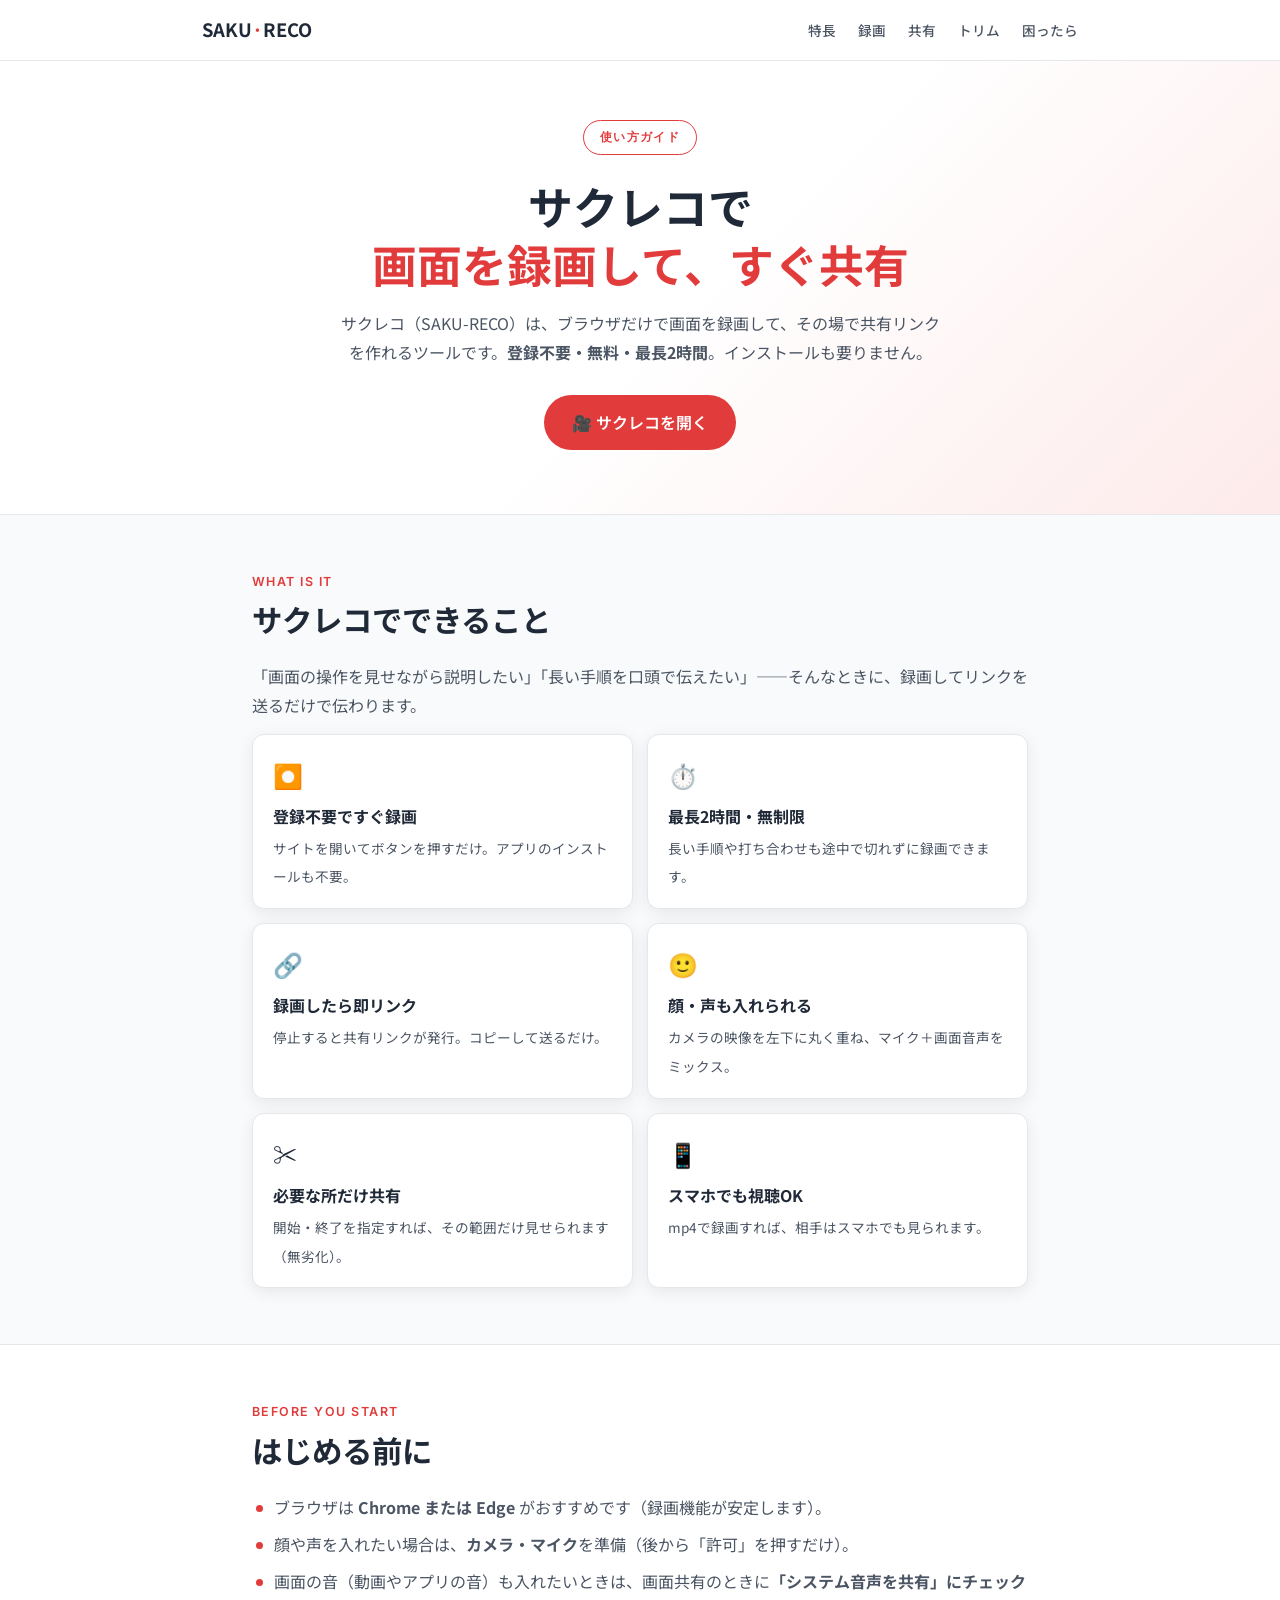
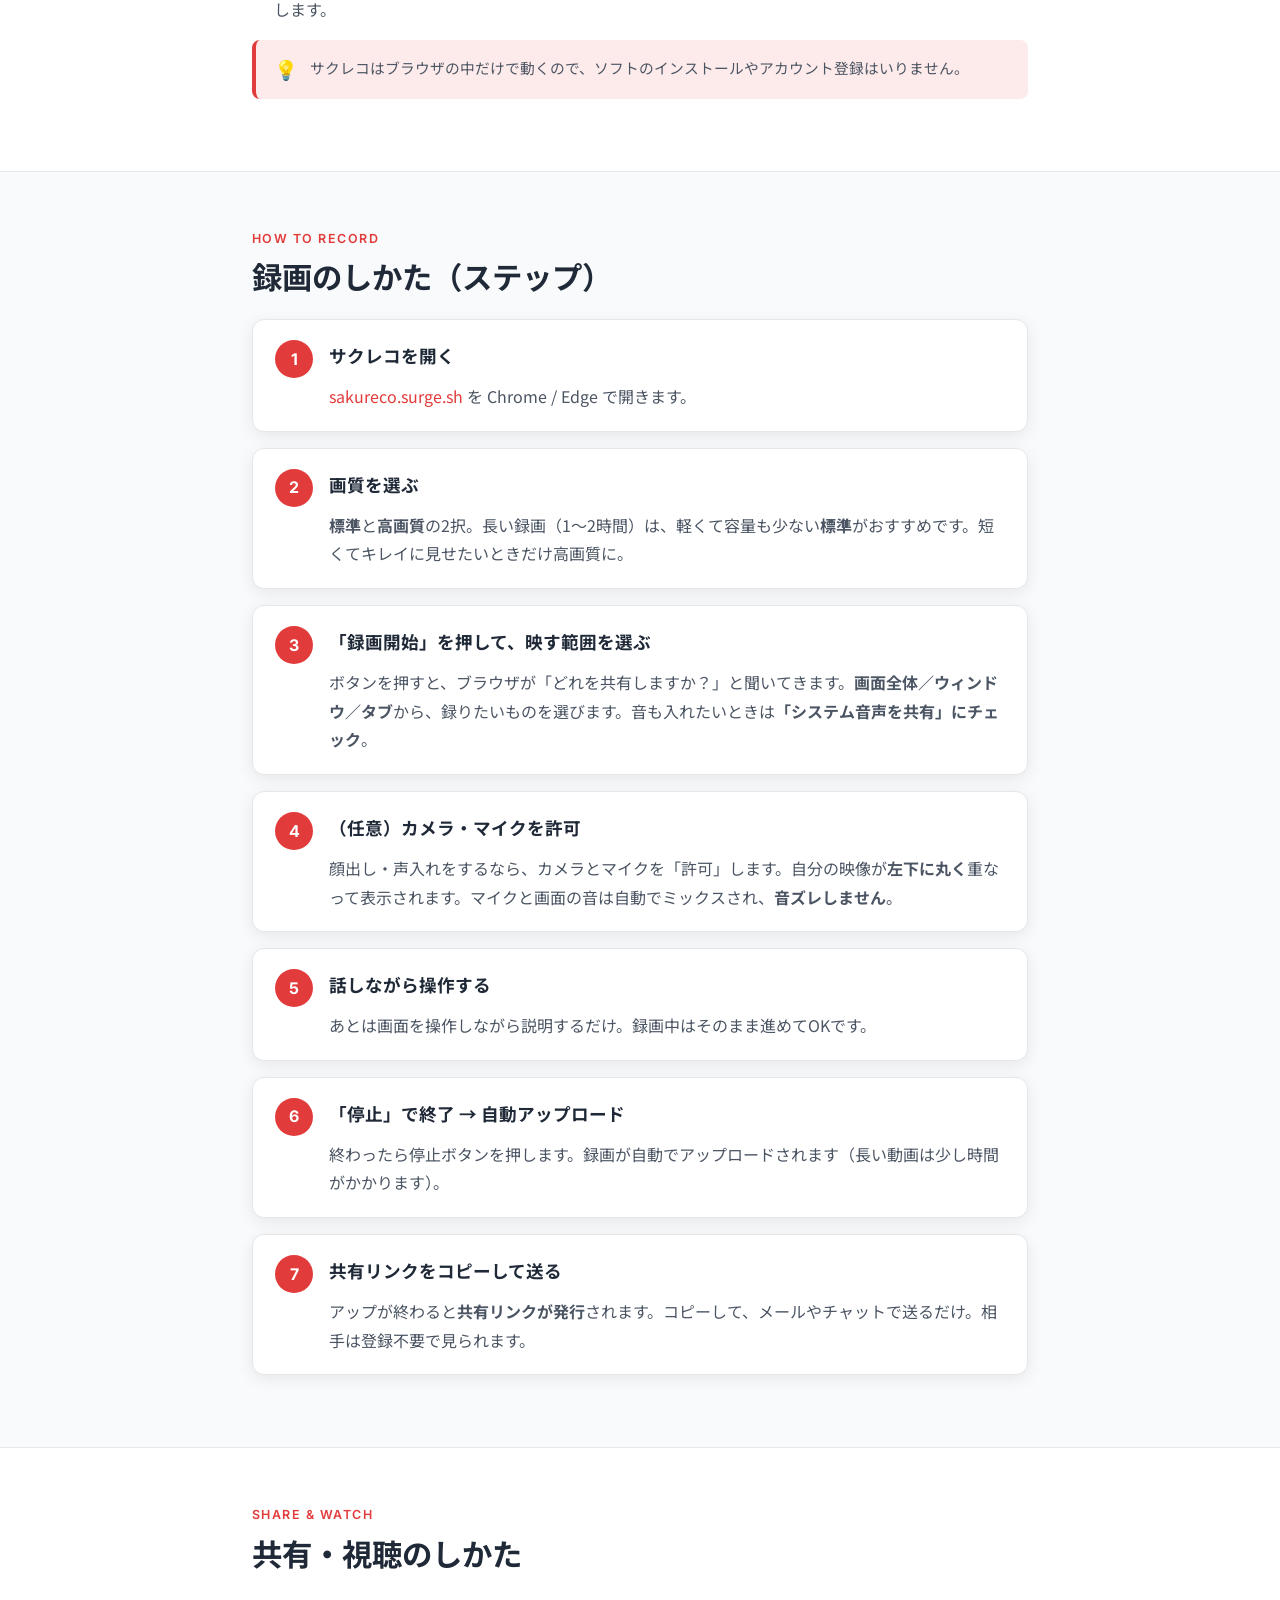
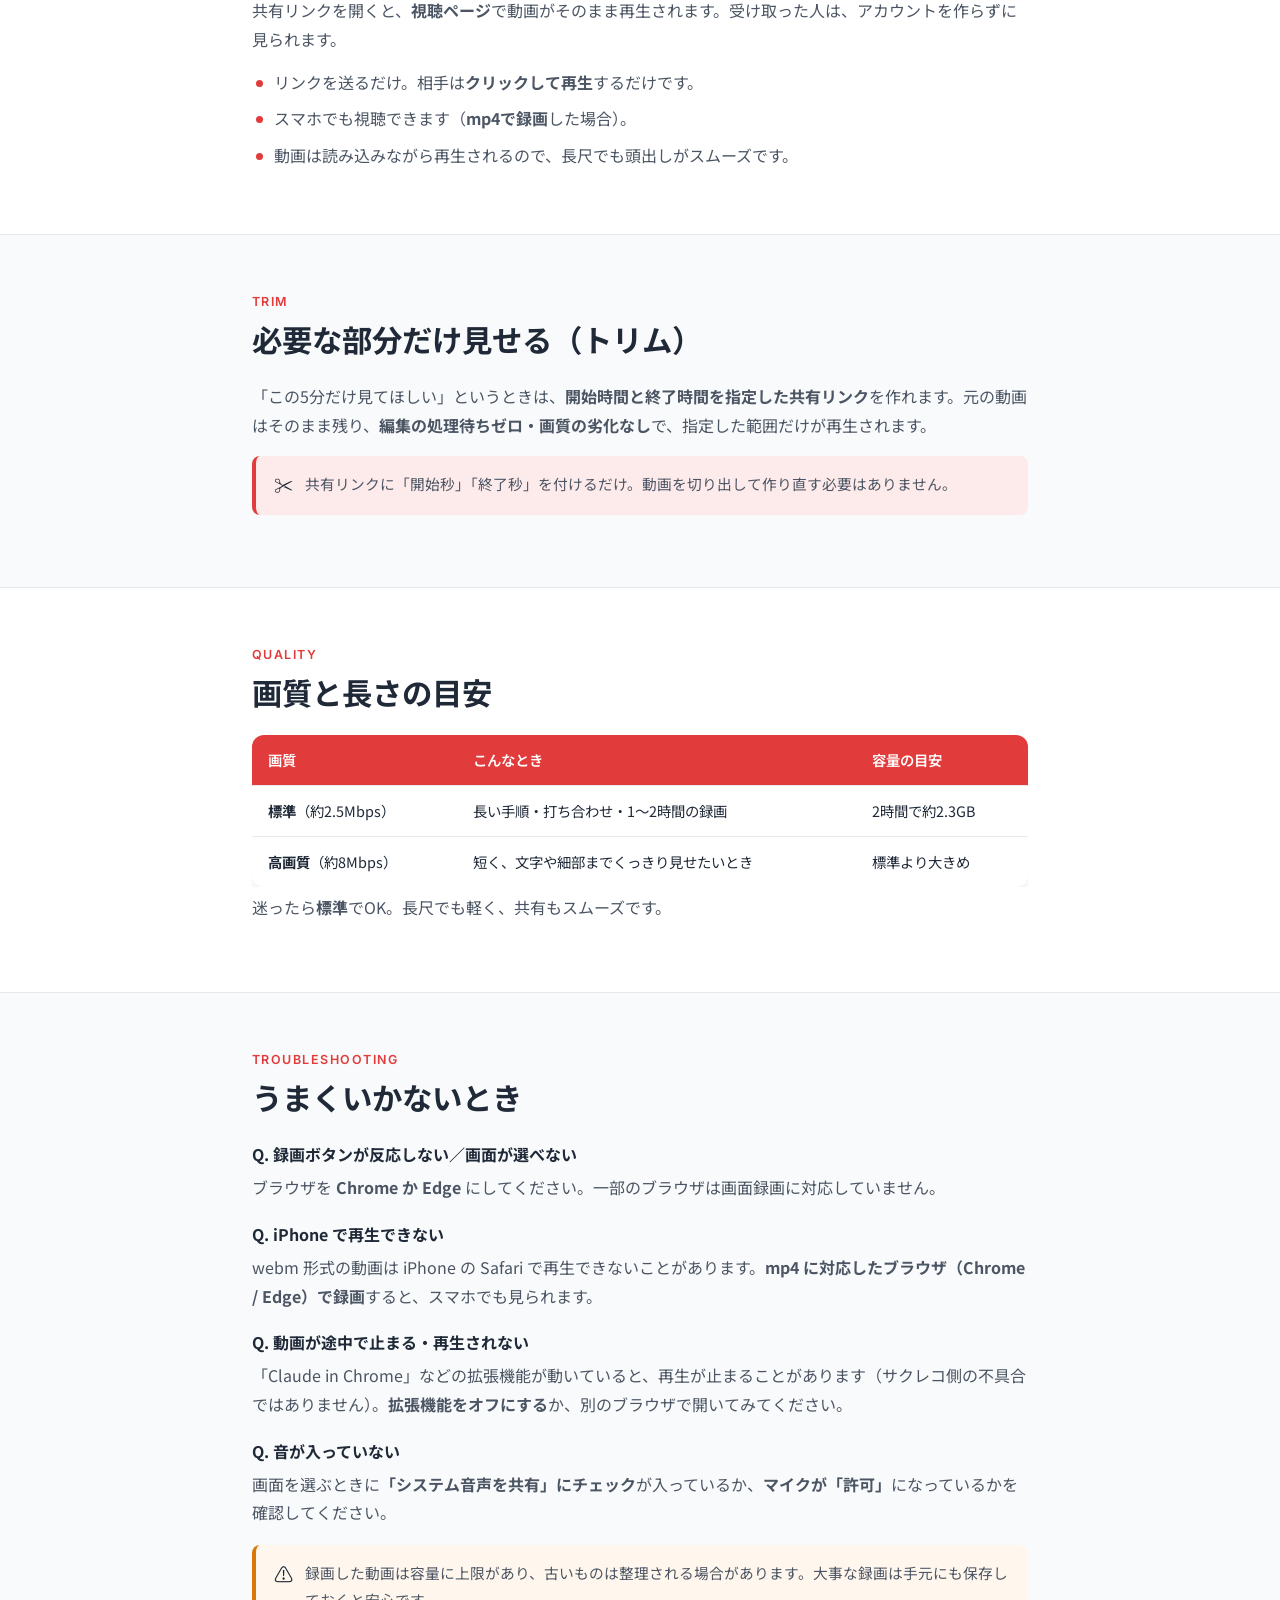
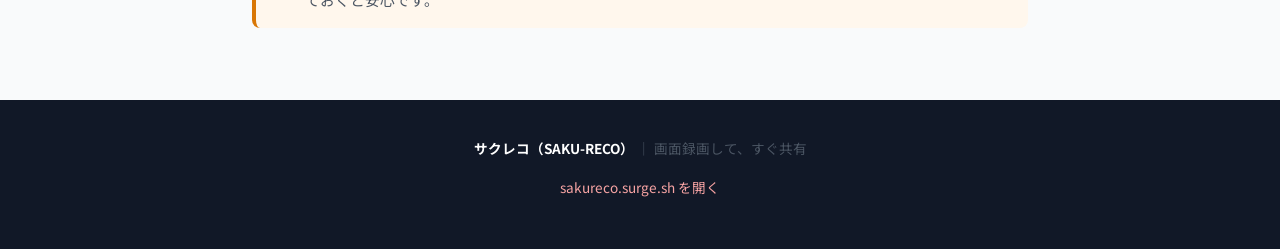
==== sakureco-guide/index.html @ 9d17fcca "サクレコ（画面録画ツール）の使い方ページを追加 - sakureco-guide/index.html: 1ファイル完結の使い方ガイド   （登録不要・最長2時間・カメラ丸ワイプ・音声ミックス・mp4" ====
<!DOCTYPE html>
<html lang="ja">
<head>
  <meta charset="UTF-8" />
  <meta name="viewport" content="width=device-width, initial-scale=1.0" />
  <title>サクレコの使い方｜画面録画して即共有</title>
  <meta name="description" content="サクレコ（SAKU-RECO）の使い方ガイド。登録不要・無料・最長2時間。画面を録画して、すぐに共有リンクを送れる画面録画ツールの操作方法を初心者向けに説明します。" />
  <link rel="preconnect" href="https://fonts.googleapis.com" />
  <link rel="preconnect" href="https://fonts.gstatic.com" crossorigin />
  <link href="https://fonts.googleapis.com/css2?family=Noto+Sans+JP:wght@400;500;700&family=Inter:wght@600;700&display=swap" rel="stylesheet" />
  <style>
    *,*::before,*::after{box-sizing:border-box;margin:0;padding:0}
    :root{
      --red:#e23b3b; --red-dark:#c52f2f; --red-light:#fdeaea;
      --ink:#1f2937; --ink-soft:#4b5563; --mute:#9ca3af;
      --line:#e5e7eb; --bg:#ffffff; --bg-soft:#f9fafb;
      --code:#0f172a;
      --jp:'Noto Sans JP',sans-serif; --en:'Inter',sans-serif;
      --shadow:0 4px 16px rgba(0,0,0,.08);
    }
    html{scroll-behavior:smooth}
    body{font-family:var(--jp);color:var(--ink);background:var(--bg);line-height:1.8;-webkit-font-smoothing:antialiased}
    a{color:var(--red);text-decoration:none}
    a:hover{text-decoration:underline}
    ul,ol{list-style:none}
    .wrap{max-width:820px;margin:0 auto;padding:0 22px}
    /* header */
    header{position:fixed;inset:0 0 auto 0;z-index:50;background:rgba(255,255,255,.92);backdrop-filter:blur(10px);border-bottom:1px solid var(--line)}
    .nav{max-width:920px;margin:0 auto;padding:0 22px;height:60px;display:flex;align-items:center;justify-content:space-between}
    .logo{font-weight:700;font-size:1.15rem;color:var(--ink)}
    .logo .dot{color:var(--red)}
    .nav-links{display:flex;gap:22px}
    .nav-links a{font-size:.85rem;font-weight:500;color:var(--ink-soft)}
    .nav-links a:hover{color:var(--red);text-decoration:none}
    @media(max-width:680px){.nav-links{display:none}}
    /* hero */
    .hero{padding:120px 0 64px;background:linear-gradient(135deg,#fff 55%,var(--red-light) 100%);text-align:center}
    .badge{display:inline-block;font-family:var(--en);font-size:.72rem;font-weight:600;letter-spacing:.12em;text-transform:uppercase;color:var(--red);background:#fff;border:1px solid var(--red);border-radius:50px;padding:6px 16px;margin-bottom:22px}
    .hero h1{font-size:clamp(1.9rem,5vw,2.8rem);font-weight:700;line-height:1.3;margin-bottom:16px}
    .hero h1 span{color:var(--red)}
    .hero p{color:var(--ink-soft);max-width:600px;margin:0 auto 28px}
    .cta{display:inline-flex;align-items:center;gap:8px;background:var(--red);color:#fff;font-weight:600;padding:13px 28px;border-radius:50px;transition:.2s}
    .cta:hover{background:var(--red-dark);text-decoration:none;transform:translateY(-2px)}
    /* sections */
    section.block{padding:56px 0;border-top:1px solid var(--line)}
    section.block:nth-of-type(even){background:var(--bg-soft)}
    .label{font-family:var(--en);font-size:.78rem;font-weight:600;letter-spacing:.12em;text-transform:uppercase;color:var(--red);margin-bottom:6px}
    h2{font-size:clamp(1.4rem,4vw,1.9rem);font-weight:700;margin-bottom:22px;line-height:1.35}
    h3{font-size:1.1rem;font-weight:700;margin:26px 0 10px}
    p{margin-bottom:14px;color:var(--ink-soft)}
    .features{display:grid;grid-template-columns:repeat(2,1fr);gap:14px;margin-top:8px}
    @media(max-width:600px){.features{grid-template-columns:1fr}}
    .feat{background:#fff;border:1px solid var(--line);border-radius:12px;padding:18px 20px;box-shadow:var(--shadow)}
    .feat .ic{font-size:1.5rem;margin-bottom:6px}
    .feat b{display:block;color:var(--ink);margin-bottom:2px}
    .feat span{font-size:.85rem;color:var(--ink-soft)}
    ul.dots li{position:relative;padding-left:22px;margin-bottom:8px;color:var(--ink-soft)}
    ul.dots li::before{content:'';position:absolute;left:4px;top:12px;width:7px;height:7px;background:var(--red);border-radius:50%}
    /* steps */
    .step{display:flex;gap:16px;background:#fff;border:1px solid var(--line);border-radius:12px;padding:20px 22px 6px;margin-bottom:16px;box-shadow:var(--shadow)}
    .step .n{flex-shrink:0;width:38px;height:38px;border-radius:50%;background:var(--red);color:#fff;font-family:var(--en);font-weight:700;display:flex;align-items:center;justify-content:center}
    .step .b{flex:1;min-width:0}
    .step .b h3{margin-top:0}
    /* callout */
    .note{display:flex;gap:12px;background:var(--red-light);border-left:4px solid var(--red);border-radius:8px;padding:15px 18px;margin:16px 0}
    .note.warn{background:#fff7ed;border-left-color:#d97706}
    .note .ic{font-size:1.2rem;line-height:1.5}
    .note p{margin:0;font-size:.92rem;color:var(--ink-soft)}
    code{font-family:ui-monospace,Menlo,Consolas,monospace;font-size:.85em;background:var(--red-light);color:var(--red-dark);padding:2px 6px;border-radius:5px}
    /* table */
    .tw{overflow-x:auto;margin:12px 0 6px}
    table{width:100%;border-collapse:collapse;font-size:.9rem;background:#fff;border-radius:12px;overflow:hidden;box-shadow:var(--shadow)}
    th,td{text-align:left;padding:12px 16px;border-bottom:1px solid var(--line);vertical-align:top}
    th{background:var(--red);color:#fff;font-weight:600;white-space:nowrap}
    tr:last-child td{border-bottom:none}
    /* faq */
    .qa{margin-bottom:18px}
    .qa .q{font-weight:700;color:var(--ink);margin-bottom:4px}
    /* footer */
    footer{background:#111827;color:var(--mute);text-align:center;padding:36px 22px;font-size:.85rem}
    footer b{color:#fff}
  </style>
</head>
<body>

  <header>
    <nav class="nav">
      <a href="#top" class="logo">SAKU<span class="dot">·</span>RECO</a>
      <div class="nav-links">
        <a href="#about">特長</a>
        <a href="#record">録画</a>
        <a href="#share">共有</a>
        <a href="#trim">トリム</a>
        <a href="#faq">困ったら</a>
      </div>
    </nav>
  </header>

  <main id="top">

    <!-- HERO -->
    <section class="hero">
      <div class="wrap">
        <span class="badge">使い方ガイド</span>
        <h1>サクレコで<br><span>画面を録画して、すぐ共有</span></h1>
        <p>サクレコ（SAKU-RECO）は、ブラウザだけで画面を録画して、その場で共有リンクを作れるツールです。<strong>登録不要・無料・最長2時間</strong>。インストールも要りません。</p>
        <a href="https://sakureco.surge.sh" target="_blank" rel="noopener" class="cta">🎥 サクレコを開く</a>
      </div>
    </section>

    <!-- ABOUT -->
    <section class="block" id="about">
      <div class="wrap">
        <p class="label">What is it</p>
        <h2>サクレコでできること</h2>
        <p>「画面の操作を見せながら説明したい」「長い手順を口頭で伝えたい」——そんなときに、録画してリンクを送るだけで伝わります。</p>
        <div class="features">
          <div class="feat"><div class="ic">⏺️</div><b>登録不要ですぐ録画</b><span>サイトを開いてボタンを押すだけ。アプリのインストールも不要。</span></div>
          <div class="feat"><div class="ic">⏱️</div><b>最長2時間・無制限</b><span>長い手順や打ち合わせも途中で切れずに録画できます。</span></div>
          <div class="feat"><div class="ic">🔗</div><b>録画したら即リンク</b><span>停止すると共有リンクが発行。コピーして送るだけ。</span></div>
          <div class="feat"><div class="ic">🙂</div><b>顔・声も入れられる</b><span>カメラの映像を左下に丸く重ね、マイク＋画面音声をミックス。</span></div>
          <div class="feat"><div class="ic">✂️</div><b>必要な所だけ共有</b><span>開始・終了を指定すれば、その範囲だけ見せられます（無劣化）。</span></div>
          <div class="feat"><div class="ic">📱</div><b>スマホでも視聴OK</b><span>mp4で録画すれば、相手はスマホでも見られます。</span></div>
        </div>
      </div>
    </section>

    <!-- PREP -->
    <section class="block" id="prep">
      <div class="wrap">
        <p class="label">Before you start</p>
        <h2>はじめる前に</h2>
        <ul class="dots">
          <li>ブラウザは <strong>Chrome または Edge</strong> がおすすめです（録画機能が安定します）。</li>
          <li>顔や声を入れたい場合は、<strong>カメラ・マイク</strong>を準備（後から「許可」を押すだけ）。</li>
          <li>画面の音（動画やアプリの音）も入れたいときは、画面共有のときに<strong>「システム音声を共有」にチェック</strong>します。</li>
        </ul>
        <div class="note">
          <span class="ic">💡</span>
          <p>サクレコはブラウザの中だけで動くので、ソフトのインストールやアカウント登録はいりません。</p>
        </div>
      </div>
    </section>

    <!-- RECORD -->
    <section class="block" id="record">
      <div class="wrap">
        <p class="label">How to record</p>
        <h2>録画のしかた（ステップ）</h2>

        <div class="step"><div class="n">1</div><div class="b">
          <h3>サクレコを開く</h3>
          <p><a href="https://sakureco.surge.sh" target="_blank" rel="noopener">sakureco.surge.sh</a> を Chrome / Edge で開きます。</p>
        </div></div>

        <div class="step"><div class="n">2</div><div class="b">
          <h3>画質を選ぶ</h3>
          <p><strong>標準</strong>と<strong>高画質</strong>の2択。長い録画（1〜2時間）は、軽くて容量も少ない<strong>標準</strong>がおすすめです。短くてキレイに見せたいときだけ高画質に。</p>
        </div></div>

        <div class="step"><div class="n">3</div><div class="b">
          <h3>「録画開始」を押して、映す範囲を選ぶ</h3>
          <p>ボタンを押すと、ブラウザが「どれを共有しますか？」と聞いてきます。<strong>画面全体／ウィンドウ／タブ</strong>から、録りたいものを選びます。音も入れたいときは<strong>「システム音声を共有」にチェック</strong>。</p>
        </div></div>

        <div class="step"><div class="n">4</div><div class="b">
          <h3>（任意）カメラ・マイクを許可</h3>
          <p>顔出し・声入れをするなら、カメラとマイクを「許可」します。自分の映像が<strong>左下に丸く</strong>重なって表示されます。マイクと画面の音は自動でミックスされ、<strong>音ズレしません</strong>。</p>
        </div></div>

        <div class="step"><div class="n">5</div><div class="b">
          <h3>話しながら操作する</h3>
          <p>あとは画面を操作しながら説明するだけ。録画中はそのまま進めてOKです。</p>
        </div></div>

        <div class="step"><div class="n">6</div><div class="b">
          <h3>「停止」で終了 → 自動アップロード</h3>
          <p>終わったら停止ボタンを押します。録画が自動でアップロードされます（長い動画は少し時間がかかります）。</p>
        </div></div>

        <div class="step"><div class="n">7</div><div class="b">
          <h3>共有リンクをコピーして送る</h3>
          <p>アップが終わると<strong>共有リンクが発行</strong>されます。コピーして、メールやチャットで送るだけ。相手は登録不要で見られます。</p>
        </div></div>
      </div>
    </section>

    <!-- SHARE -->
    <section class="block" id="share">
      <div class="wrap">
        <p class="label">Share &amp; watch</p>
        <h2>共有・視聴のしかた</h2>
        <p>共有リンクを開くと、<strong>視聴ページ</strong>で動画がそのまま再生されます。受け取った人は、アカウントを作らずに見られます。</p>
        <ul class="dots">
          <li>リンクを送るだけ。相手は<strong>クリックして再生</strong>するだけです。</li>
          <li>スマホでも視聴できます（<strong>mp4で録画</strong>した場合）。</li>
          <li>動画は読み込みながら再生されるので、長尺でも頭出しがスムーズです。</li>
        </ul>
      </div>
    </section>

    <!-- TRIM -->
    <section class="block" id="trim">
      <div class="wrap">
        <p class="label">Trim</p>
        <h2>必要な部分だけ見せる（トリム）</h2>
        <p>「この5分だけ見てほしい」というときは、<strong>開始時間と終了時間を指定した共有リンク</strong>を作れます。元の動画はそのまま残り、<strong>編集の処理待ちゼロ・画質の劣化なし</strong>で、指定した範囲だけが再生されます。</p>
        <div class="note">
          <span class="ic">✂️</span>
          <p>共有リンクに「開始秒」「終了秒」を付けるだけ。動画を切り出して作り直す必要はありません。</p>
        </div>
      </div>
    </section>

    <!-- QUALITY -->
    <section class="block" id="quality">
      <div class="wrap">
        <p class="label">Quality</p>
        <h2>画質と長さの目安</h2>
        <div class="tw">
          <table>
            <tr><th>画質</th><th>こんなとき</th><th>容量の目安</th></tr>
            <tr><td><strong>標準</strong>（約2.5Mbps）</td><td>長い手順・打ち合わせ・1〜2時間の録画</td><td>2時間で約2.3GB</td></tr>
            <tr><td><strong>高画質</strong>（約8Mbps）</td><td>短く、文字や細部までくっきり見せたいとき</td><td>標準より大きめ</td></tr>
          </table>
        </div>
        <p>迷ったら<strong>標準</strong>でOK。長尺でも軽く、共有もスムーズです。</p>
      </div>
    </section>

    <!-- FAQ -->
    <section class="block" id="faq">
      <div class="wrap">
        <p class="label">Troubleshooting</p>
        <h2>うまくいかないとき</h2>

        <div class="qa">
          <p class="q">Q. 録画ボタンが反応しない／画面が選べない</p>
          <p>ブラウザを <strong>Chrome か Edge</strong> にしてください。一部のブラウザは画面録画に対応していません。</p>
        </div>
        <div class="qa">
          <p class="q">Q. iPhone で再生できない</p>
          <p>webm 形式の動画は iPhone の Safari で再生できないことがあります。<strong>mp4 に対応したブラウザ（Chrome / Edge）で録画</strong>すると、スマホでも見られます。</p>
        </div>
        <div class="qa">
          <p class="q">Q. 動画が途中で止まる・再生されない</p>
          <p>「Claude in Chrome」などの拡張機能が動いていると、再生が止まることがあります（サクレコ側の不具合ではありません）。<strong>拡張機能をオフにする</strong>か、別のブラウザで開いてみてください。</p>
        </div>
        <div class="qa">
          <p class="q">Q. 音が入っていない</p>
          <p>画面を選ぶときに<strong>「システム音声を共有」にチェック</strong>が入っているか、<strong>マイクが「許可」</strong>になっているかを確認してください。</p>
        </div>
        <div class="note warn">
          <span class="ic">⚠️</span>
          <p>録画した動画は容量に上限があり、古いものは整理される場合があります。大事な録画は手元にも保存しておくと安心です。</p>
        </div>
      </div>
    </section>

  </main>

  <footer>
    <p><b>サクレコ（SAKU-RECO）</b> ｜ 画面録画して、すぐ共有</p>
    <p style="margin-top:6px"><a href="https://sakureco.surge.sh" target="_blank" rel="noopener" style="color:#f8a4a4">sakureco.surge.sh を開く</a></p>
  </footer>

</body>
</html>
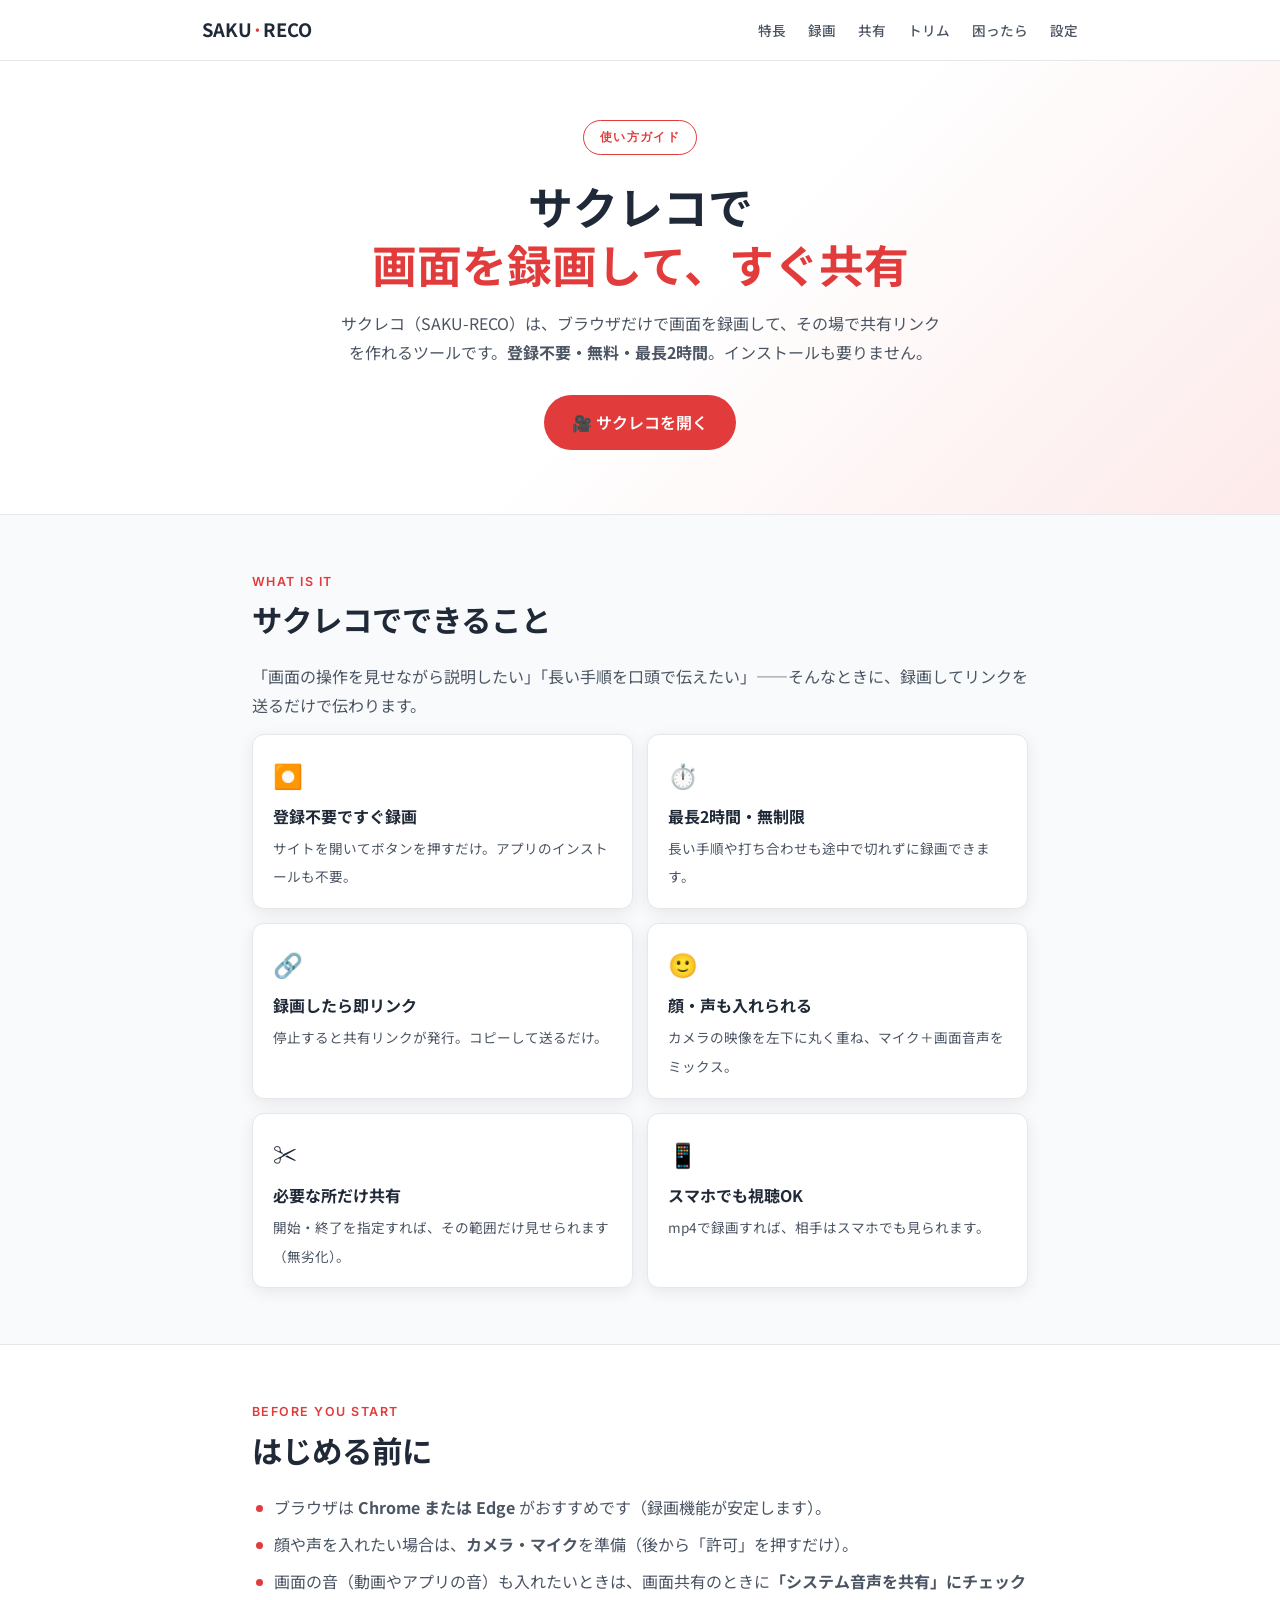
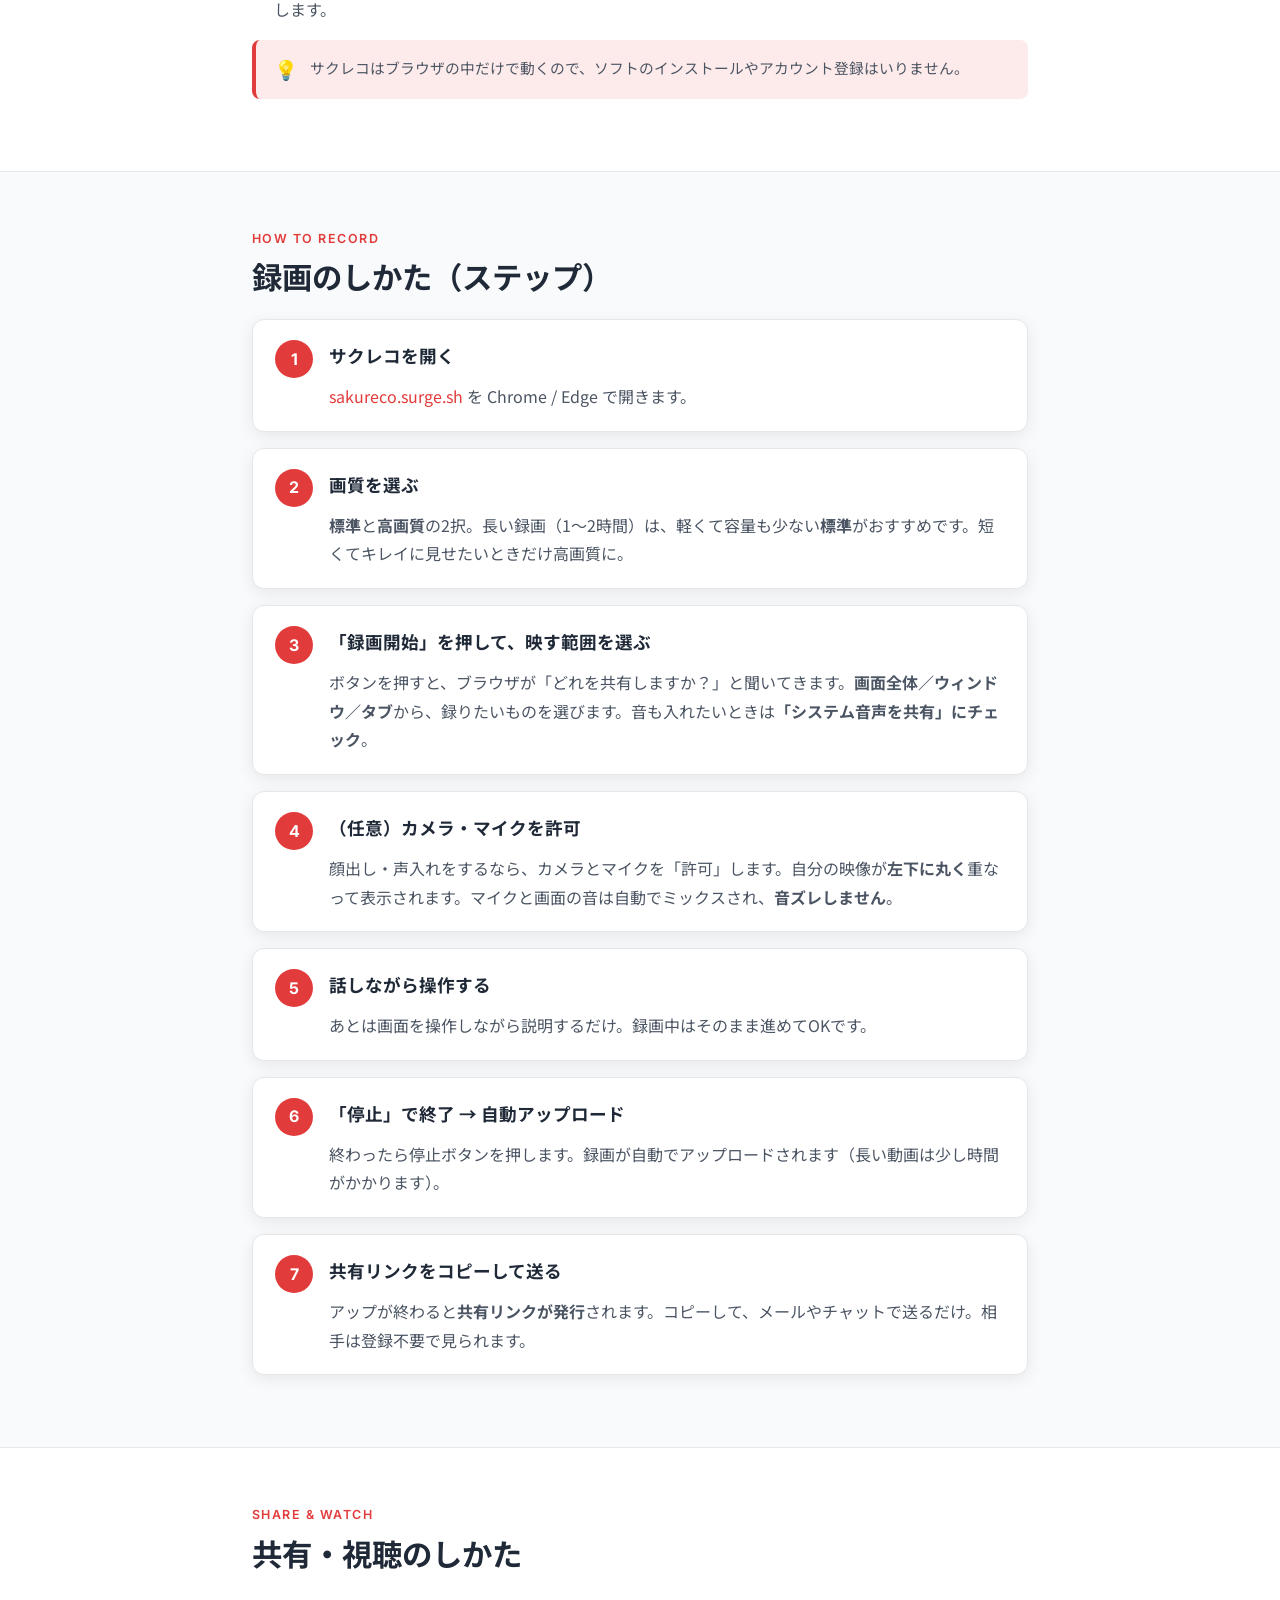
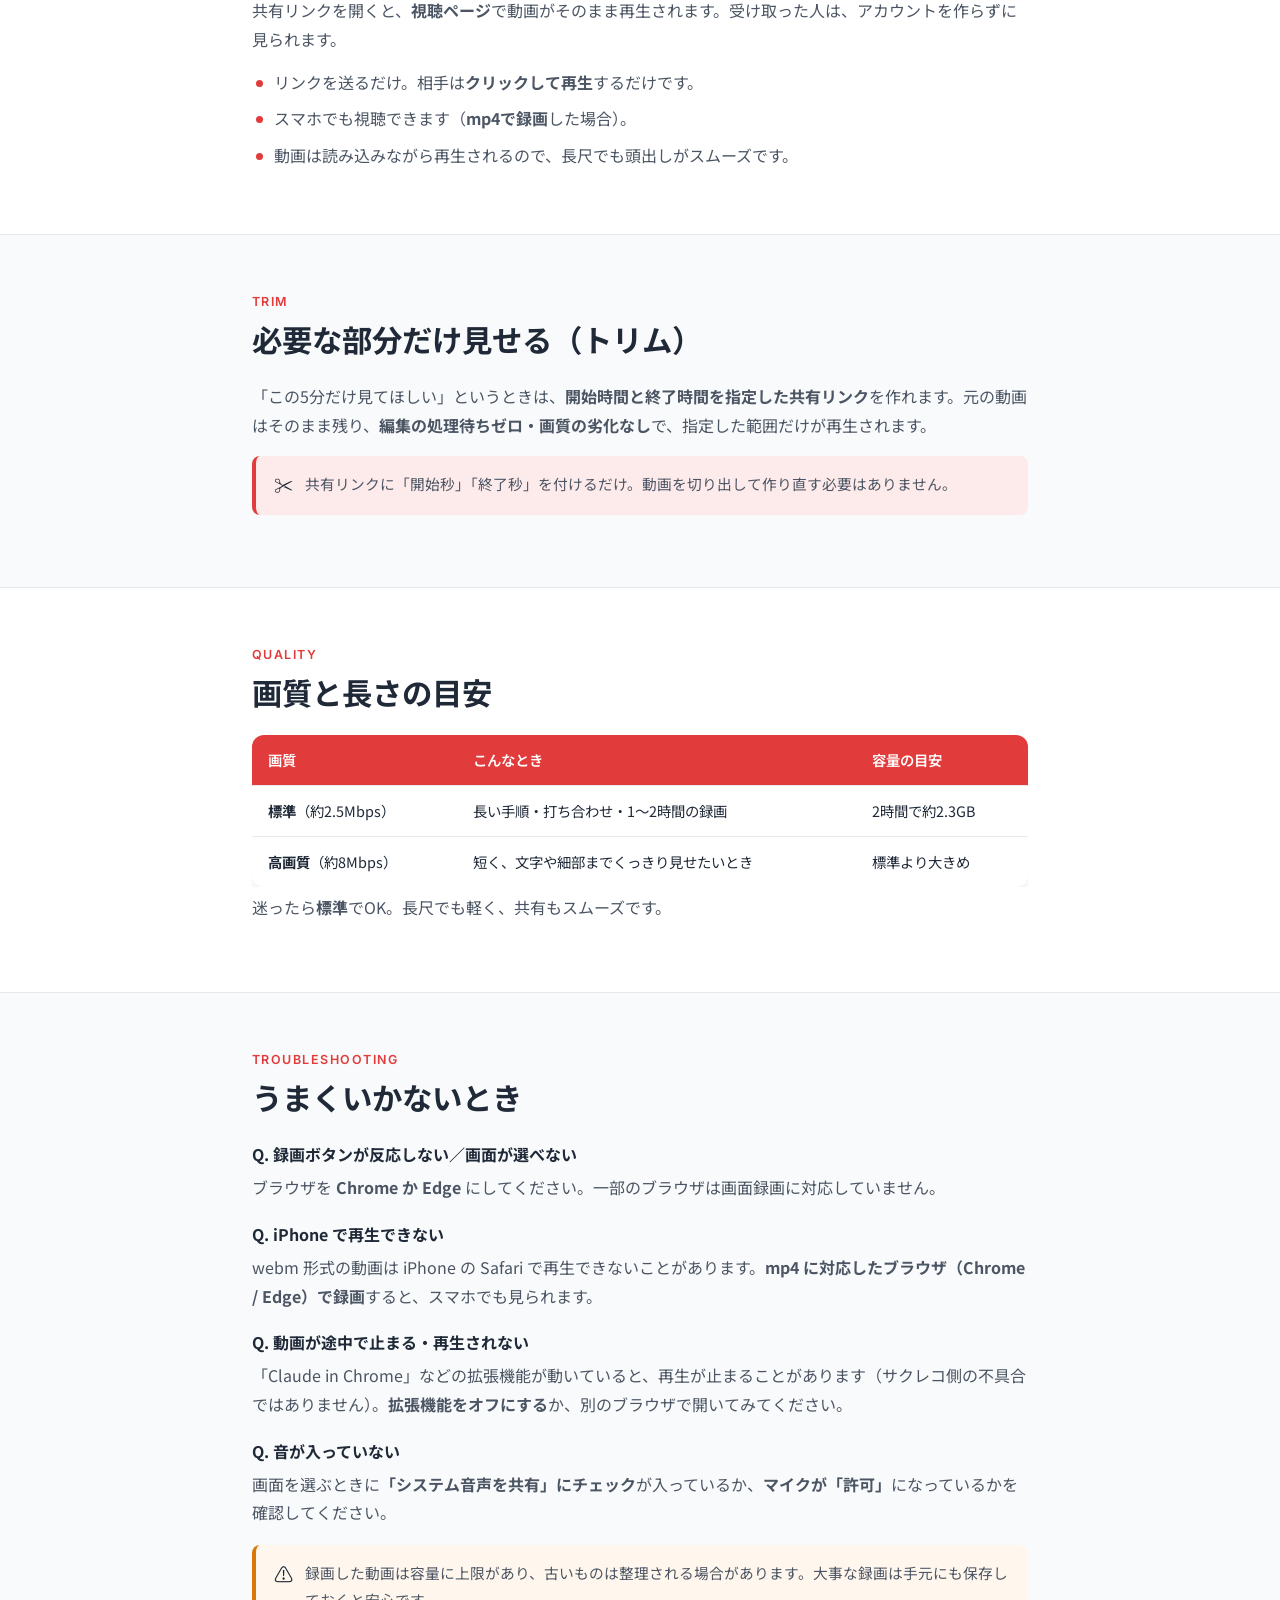
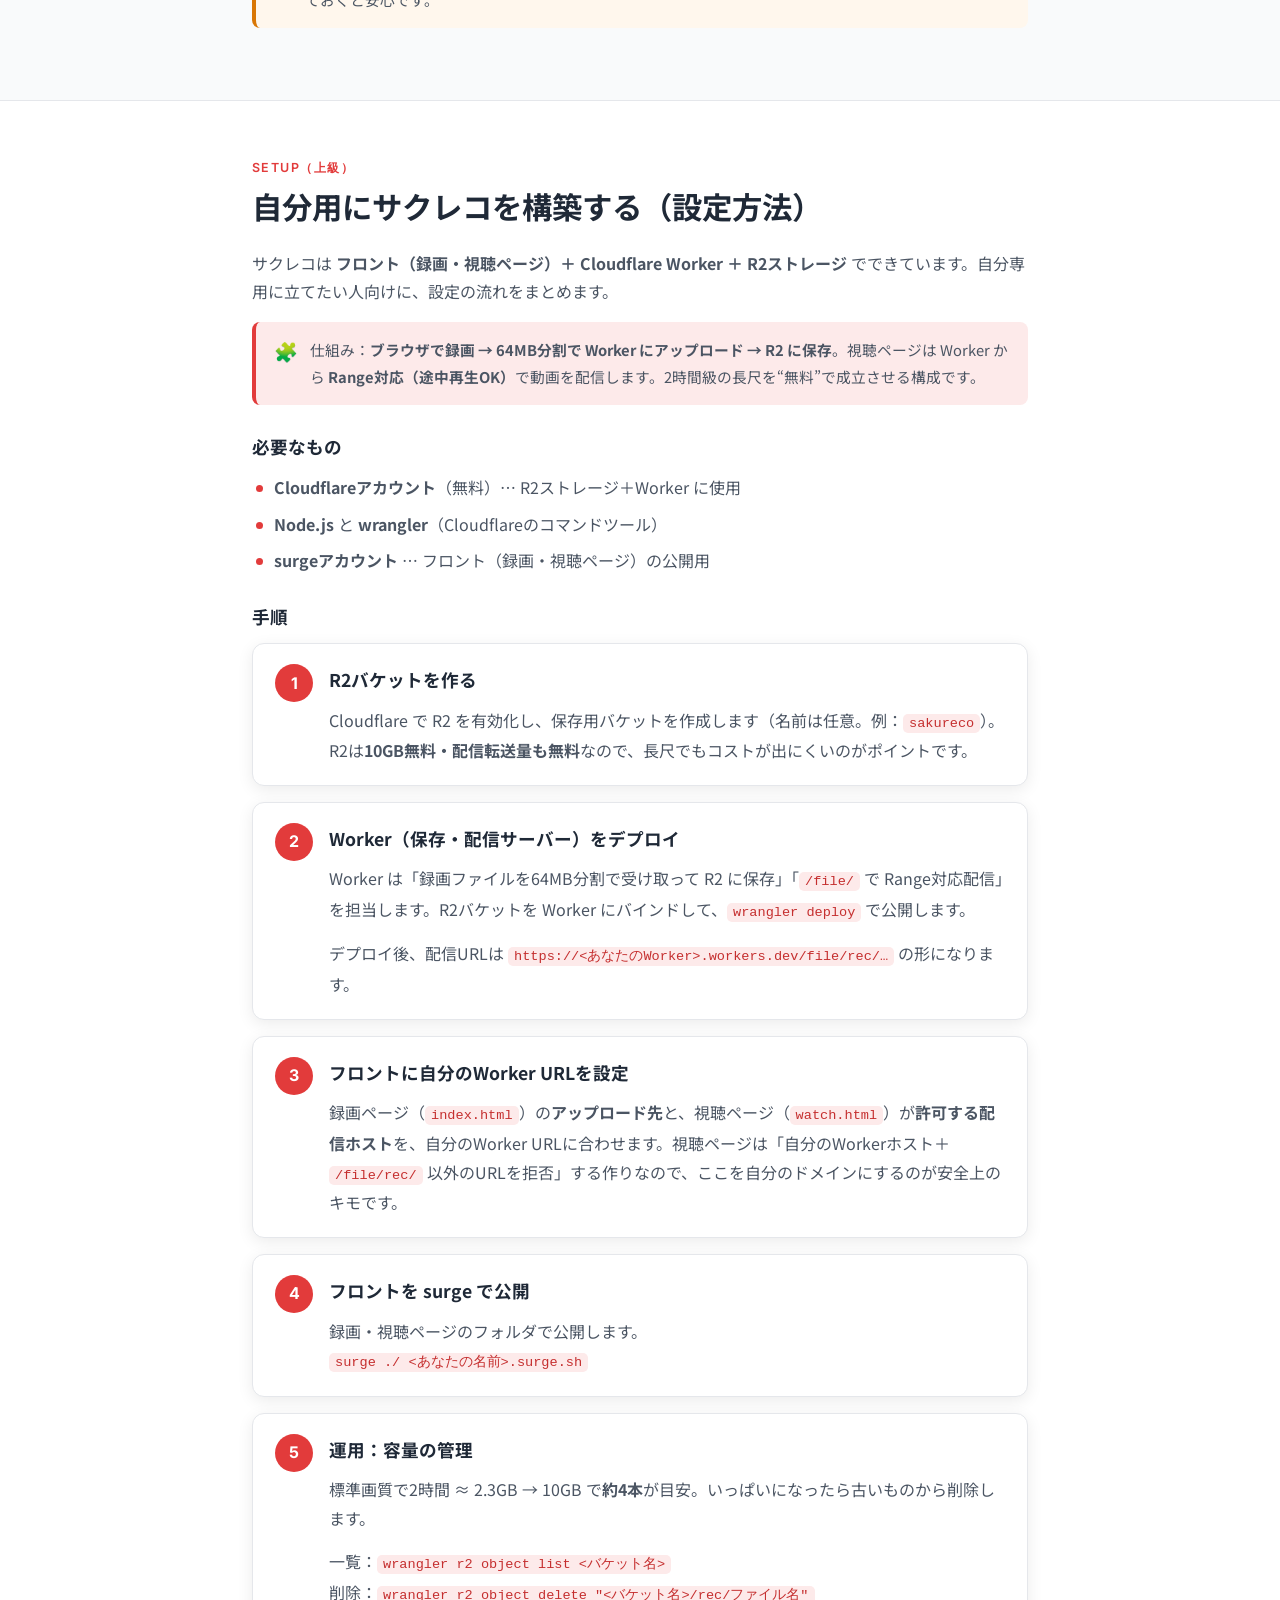
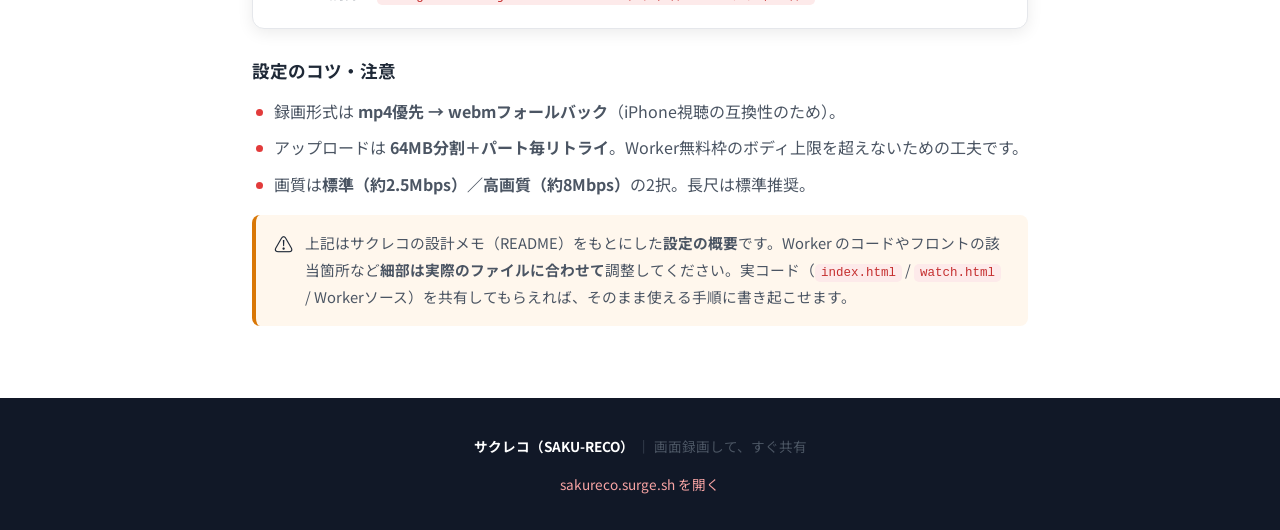
==== commit 93c5aaf0: "サクレコ使い方ページに「設定方法（構築手順）」を追記 - 自分用にサクレコを構築する手順を追加（R2作成→Workerデプロイ→   フロントにWorker URL設定→surge公開→容量管理） -" ====
--- a/sakureco-guide/index.html
+++ b/sakureco-guide/index.html
@@ -92,6 +92,7 @@
         <a href="#share">共有</a>
         <a href="#trim">トリム</a>
         <a href="#faq">困ったら</a>
+        <a href="#setup">設定</a>
       </div>
     </nav>
   </header>
@@ -257,6 +258,69 @@
       </div>
     </section>
 
+    <!-- SETUP -->
+    <section class="block" id="setup">
+      <div class="wrap">
+        <p class="label">Setup（上級）</p>
+        <h2>自分用にサクレコを構築する（設定方法）</h2>
+        <p>サクレコは <strong>フロント（録画・視聴ページ）＋ Cloudflare Worker ＋ R2ストレージ</strong> でできています。自分専用に立てたい人向けに、設定の流れをまとめます。</p>
+
+        <div class="note">
+          <span class="ic">🧩</span>
+          <p>仕組み：<strong>ブラウザで録画 → 64MB分割で Worker にアップロード → R2 に保存</strong>。視聴ページは Worker から <strong>Range対応（途中再生OK）</strong>で動画を配信します。2時間級の長尺を“無料”で成立させる構成です。</p>
+        </div>
+
+        <h3>必要なもの</h3>
+        <ul class="dots">
+          <li><strong>Cloudflareアカウント</strong>（無料）… R2ストレージ＋Worker に使用</li>
+          <li><strong>Node.js</strong> と <strong>wrangler</strong>（Cloudflareのコマンドツール）</li>
+          <li><strong>surgeアカウント</strong> … フロント（録画・視聴ページ）の公開用</li>
+        </ul>
+
+        <h3>手順</h3>
+        <div class="step"><div class="n">1</div><div class="b">
+          <h3>R2バケットを作る</h3>
+          <p>Cloudflare で R2 を有効化し、保存用バケットを作成します（名前は任意。例：<code>sakureco</code>）。R2は<strong>10GB無料・配信転送量も無料</strong>なので、長尺でもコストが出にくいのがポイントです。</p>
+        </div></div>
+
+        <div class="step"><div class="n">2</div><div class="b">
+          <h3>Worker（保存・配信サーバー）をデプロイ</h3>
+          <p>Worker は「録画ファイルを64MB分割で受け取って R2 に保存」「<code>/file/</code> で Range対応配信」を担当します。R2バケットを Worker にバインドして、<code>wrangler deploy</code> で公開します。</p>
+          <p>デプロイ後、配信URLは <code>https://&lt;あなたのWorker&gt;.workers.dev/file/rec/…</code> の形になります。</p>
+        </div></div>
+
+        <div class="step"><div class="n">3</div><div class="b">
+          <h3>フロントに自分のWorker URLを設定</h3>
+          <p>録画ページ（<code>index.html</code>）の<strong>アップロード先</strong>と、視聴ページ（<code>watch.html</code>）が<strong>許可する配信ホスト</strong>を、自分のWorker URLに合わせます。視聴ページは「自分のWorkerホスト＋ <code>/file/rec/</code> 以外のURLを拒否」する作りなので、ここを自分のドメインにするのが安全上のキモです。</p>
+        </div></div>
+
+        <div class="step"><div class="n">4</div><div class="b">
+          <h3>フロントを surge で公開</h3>
+          <p>録画・視聴ページのフォルダで公開します。<br>
+          <code>surge ./ &lt;あなたの名前&gt;.surge.sh</code></p>
+        </div></div>
+
+        <div class="step"><div class="n">5</div><div class="b">
+          <h3>運用：容量の管理</h3>
+          <p>標準画質で2時間 ≈ 2.3GB → 10GB で<strong>約4本</strong>が目安。いっぱいになったら古いものから削除します。</p>
+          <p>一覧：<code>wrangler r2 object list &lt;バケット名&gt;</code><br>
+          削除：<code>wrangler r2 object delete "&lt;バケット名&gt;/rec/ファイル名"</code></p>
+        </div></div>
+
+        <h3>設定のコツ・注意</h3>
+        <ul class="dots">
+          <li>録画形式は <strong>mp4優先 → webmフォールバック</strong>（iPhone視聴の互換性のため）。</li>
+          <li>アップロードは <strong>64MB分割＋パート毎リトライ</strong>。Worker無料枠のボディ上限を超えないための工夫です。</li>
+          <li>画質は<strong>標準（約2.5Mbps）／高画質（約8Mbps）</strong>の2択。長尺は標準推奨。</li>
+        </ul>
+
+        <div class="note warn">
+          <span class="ic">⚠️</span>
+          <p>上記はサクレコの設計メモ（README）をもとにした<strong>設定の概要</strong>です。Worker のコードやフロントの該当箇所など<strong>細部は実際のファイルに合わせて</strong>調整してください。実コード（<code>index.html</code> / <code>watch.html</code> / Workerソース）を共有してもらえれば、そのまま使える手順に書き起こせます。</p>
+        </div>
+      </div>
+    </section>
+
   </main>
 
   <footer>
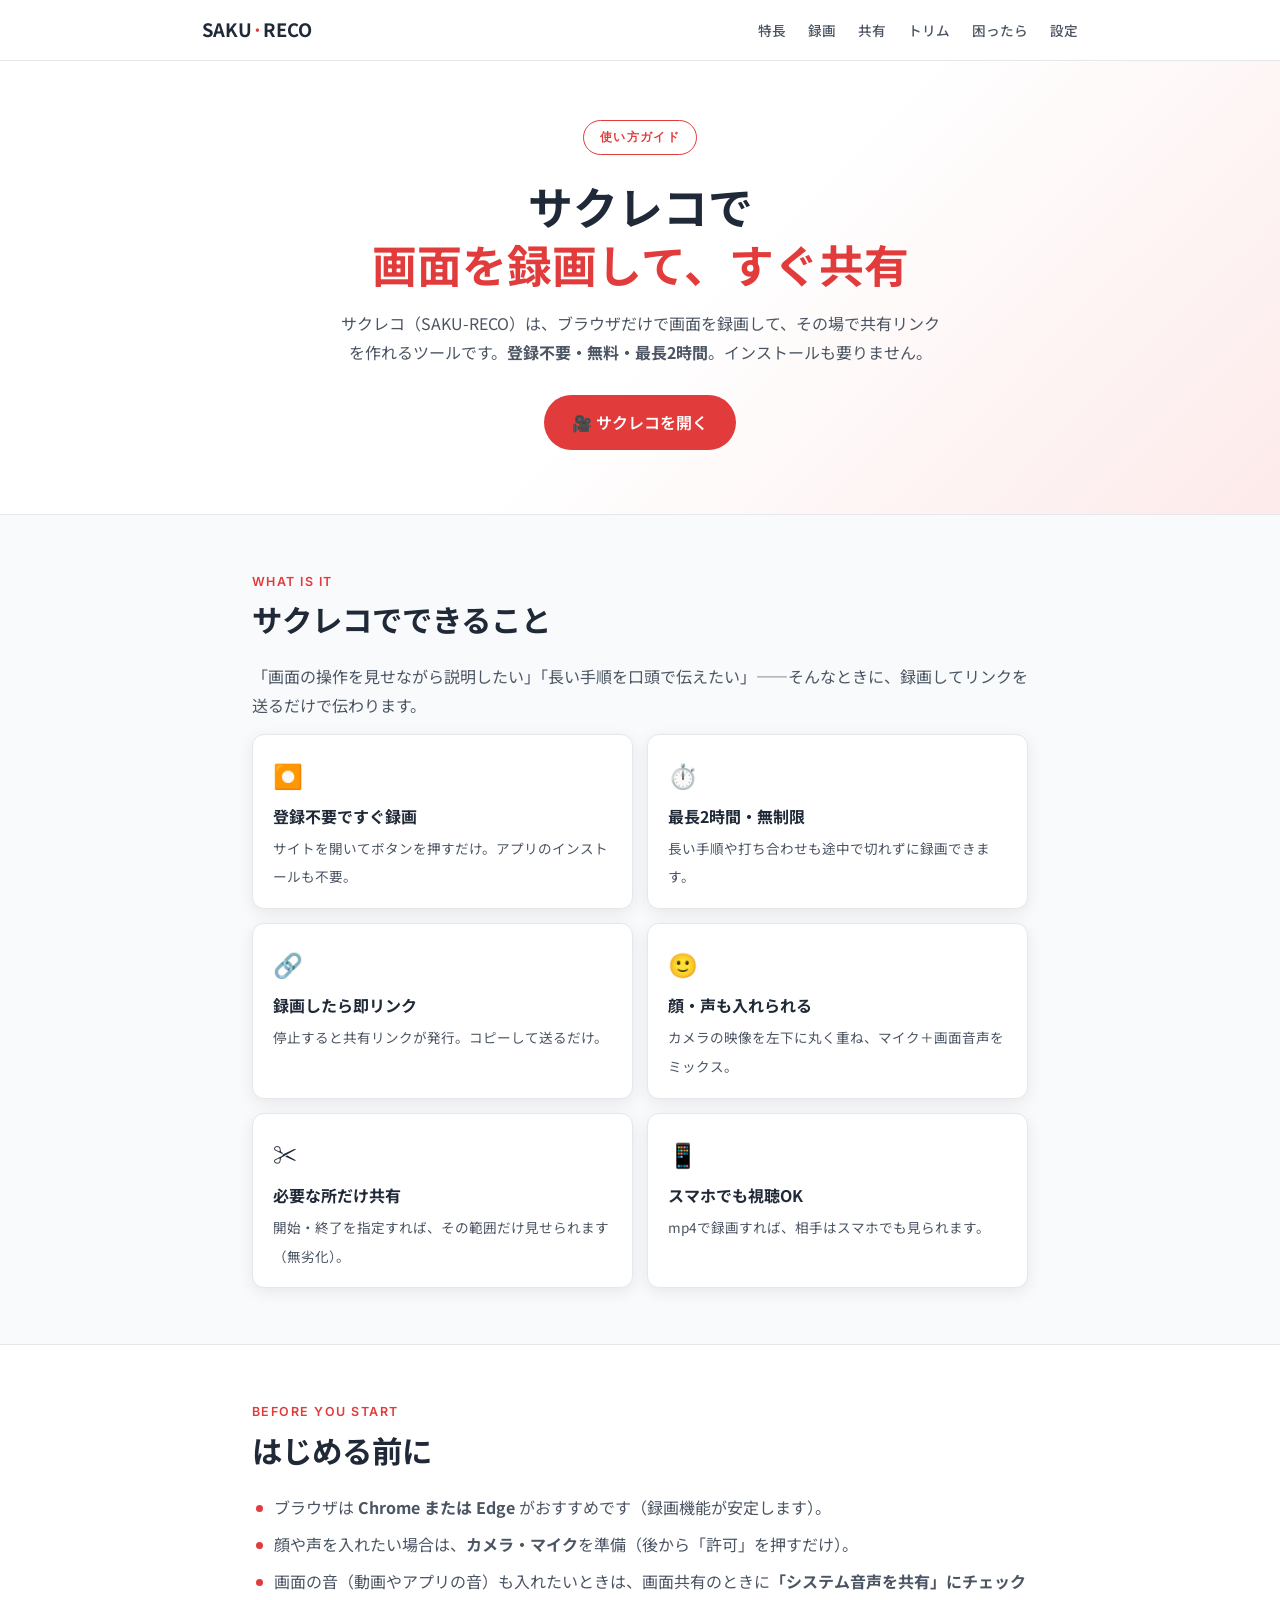
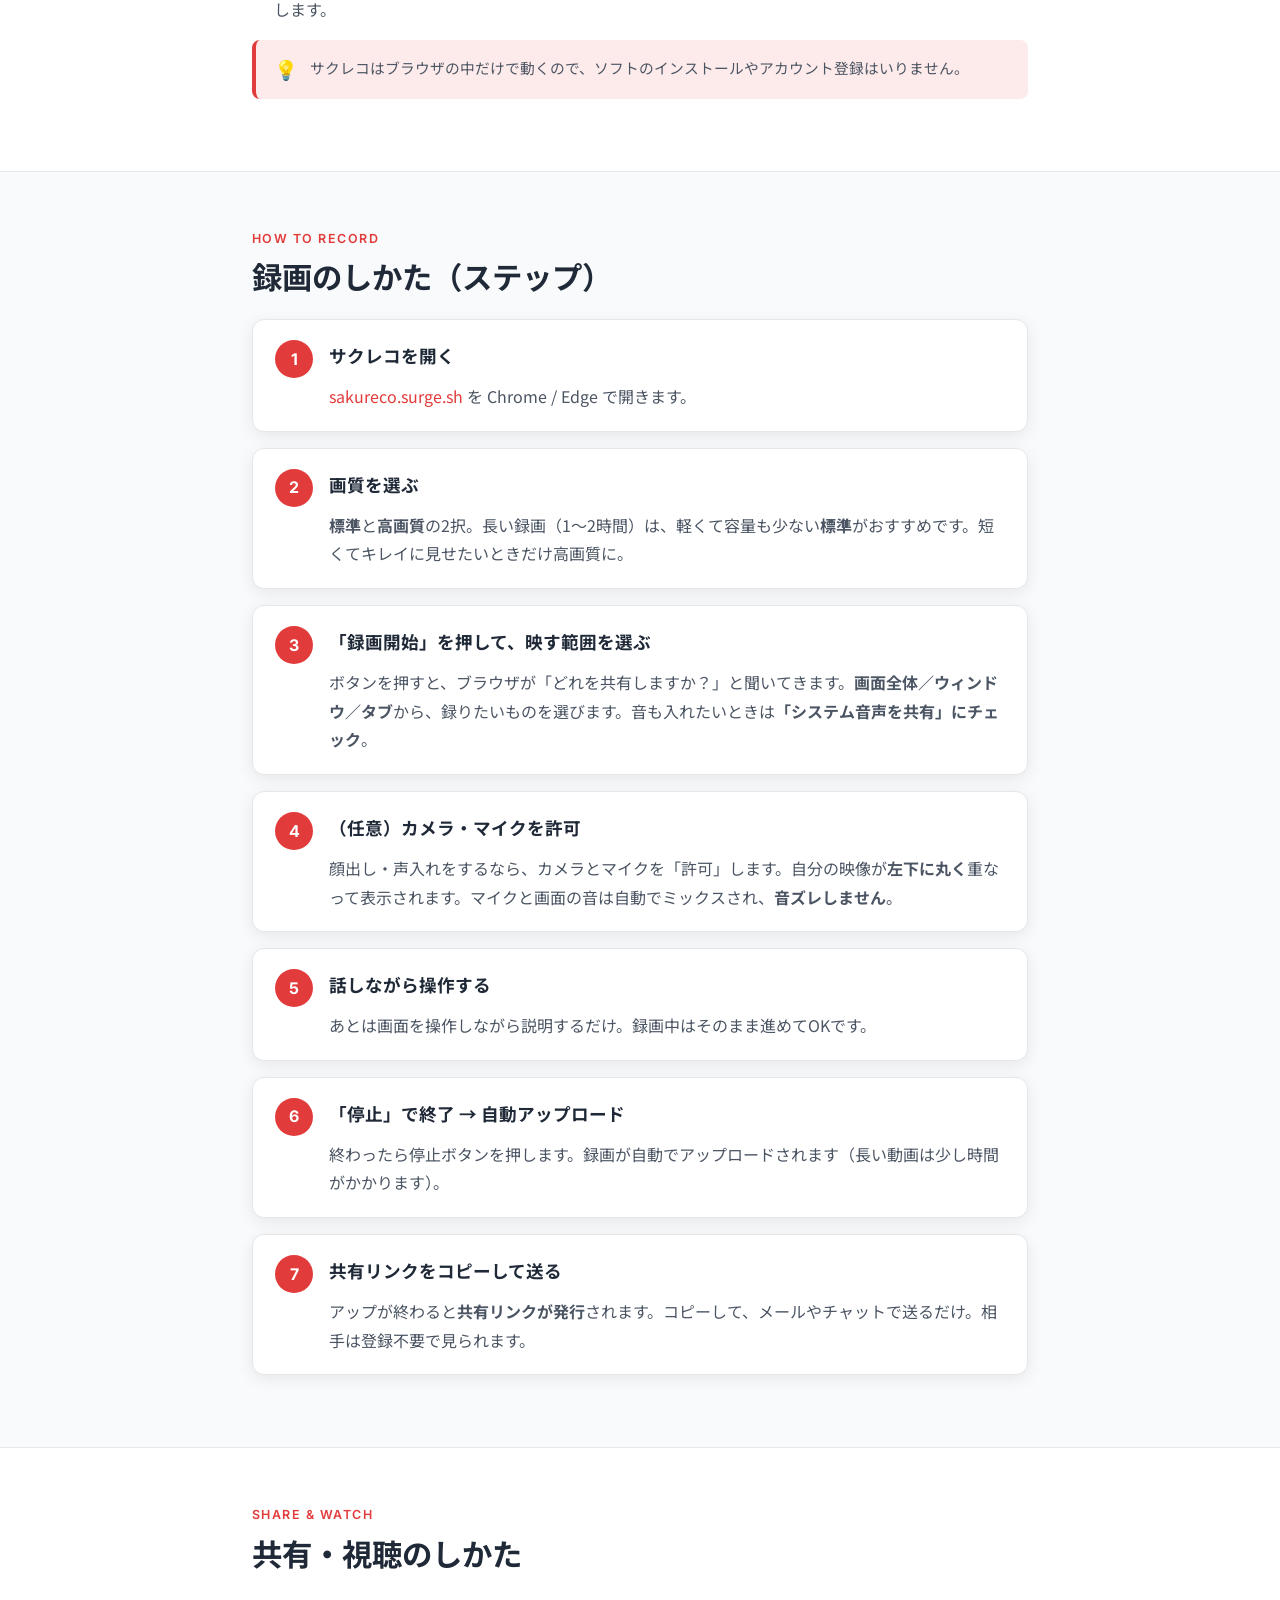
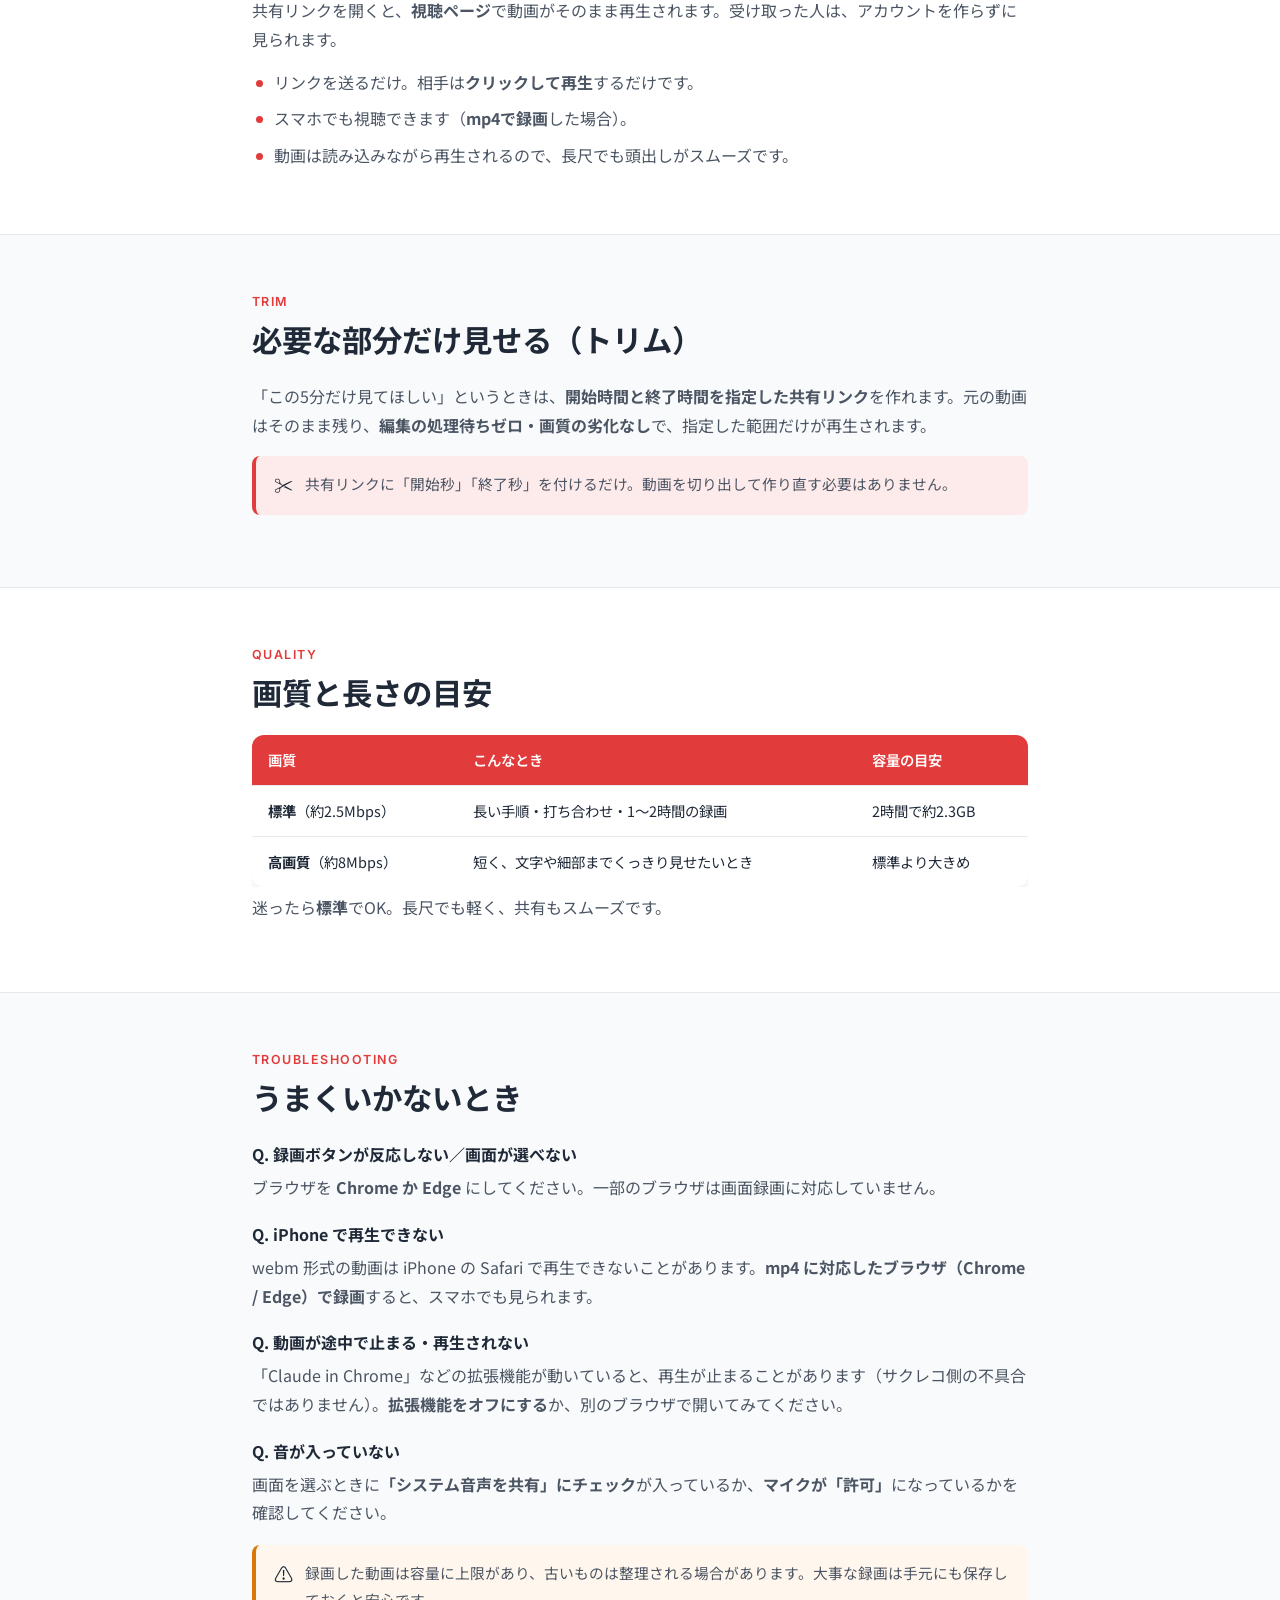
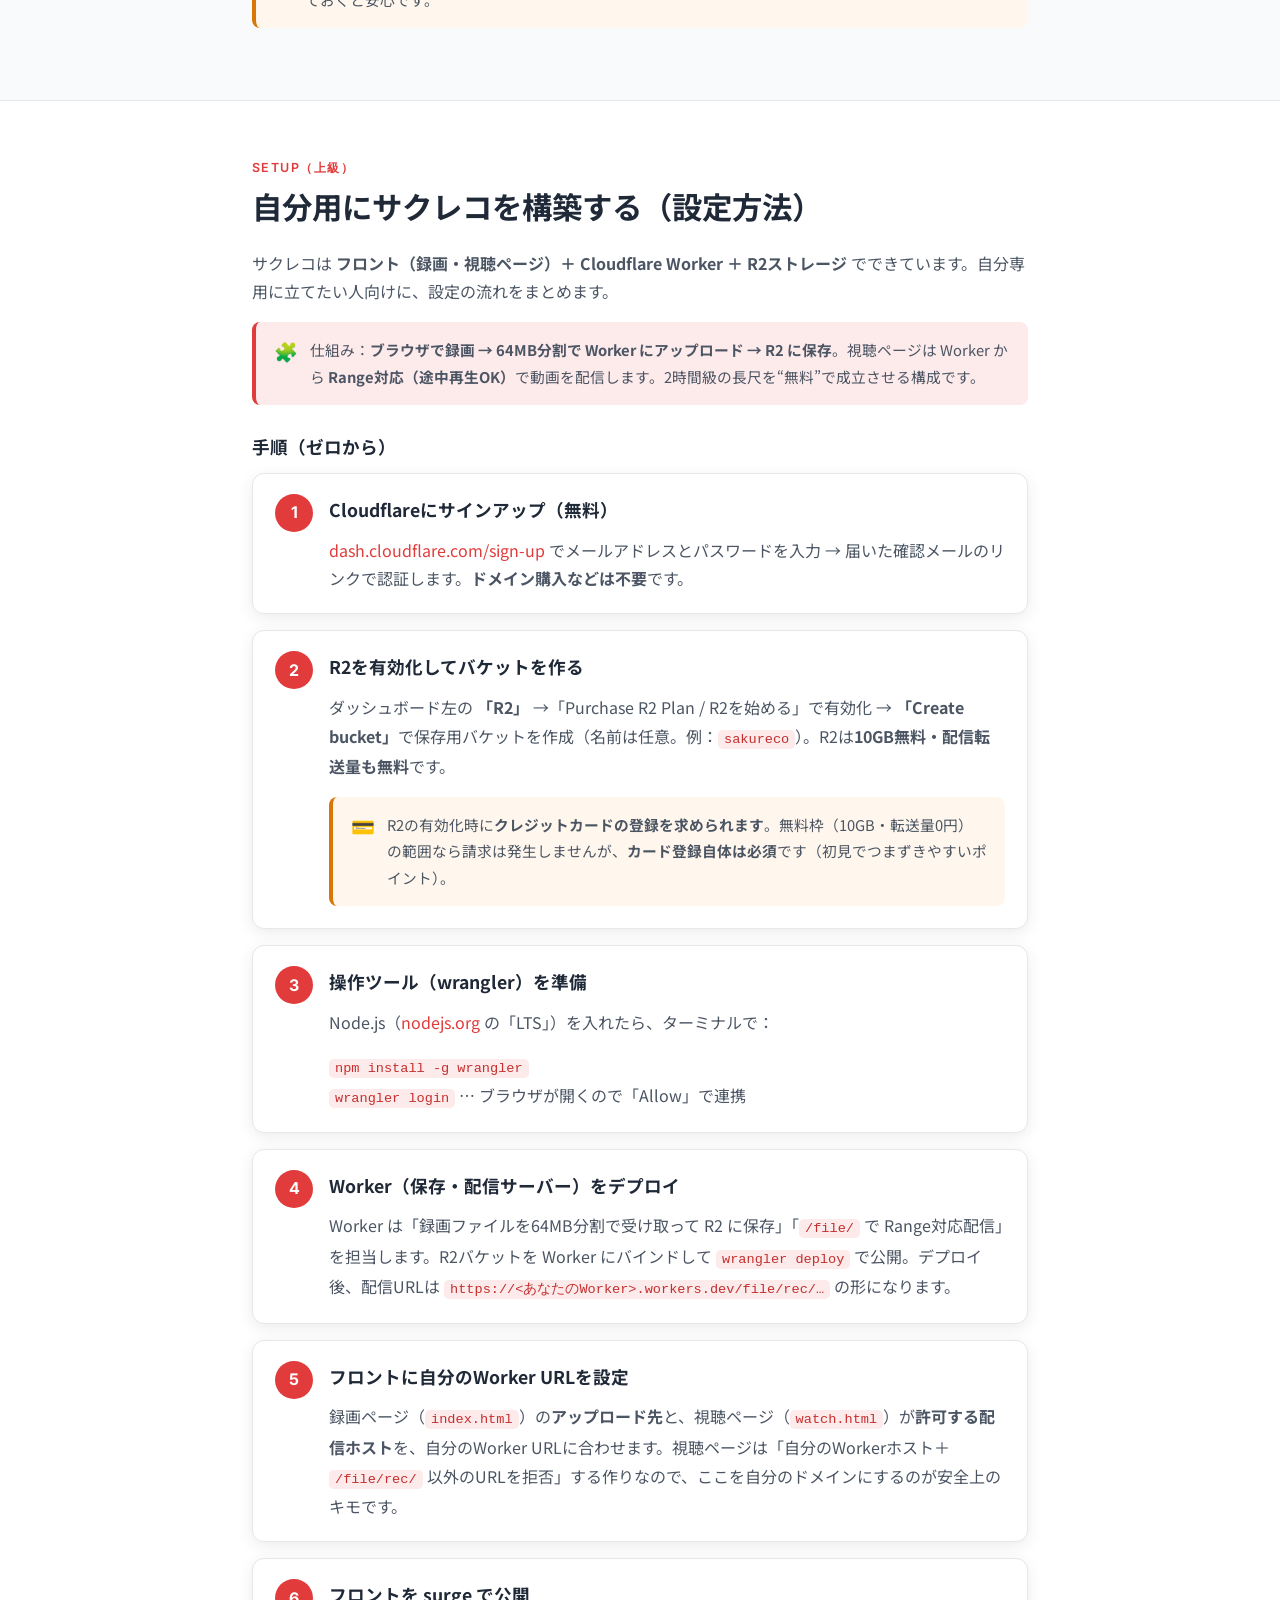
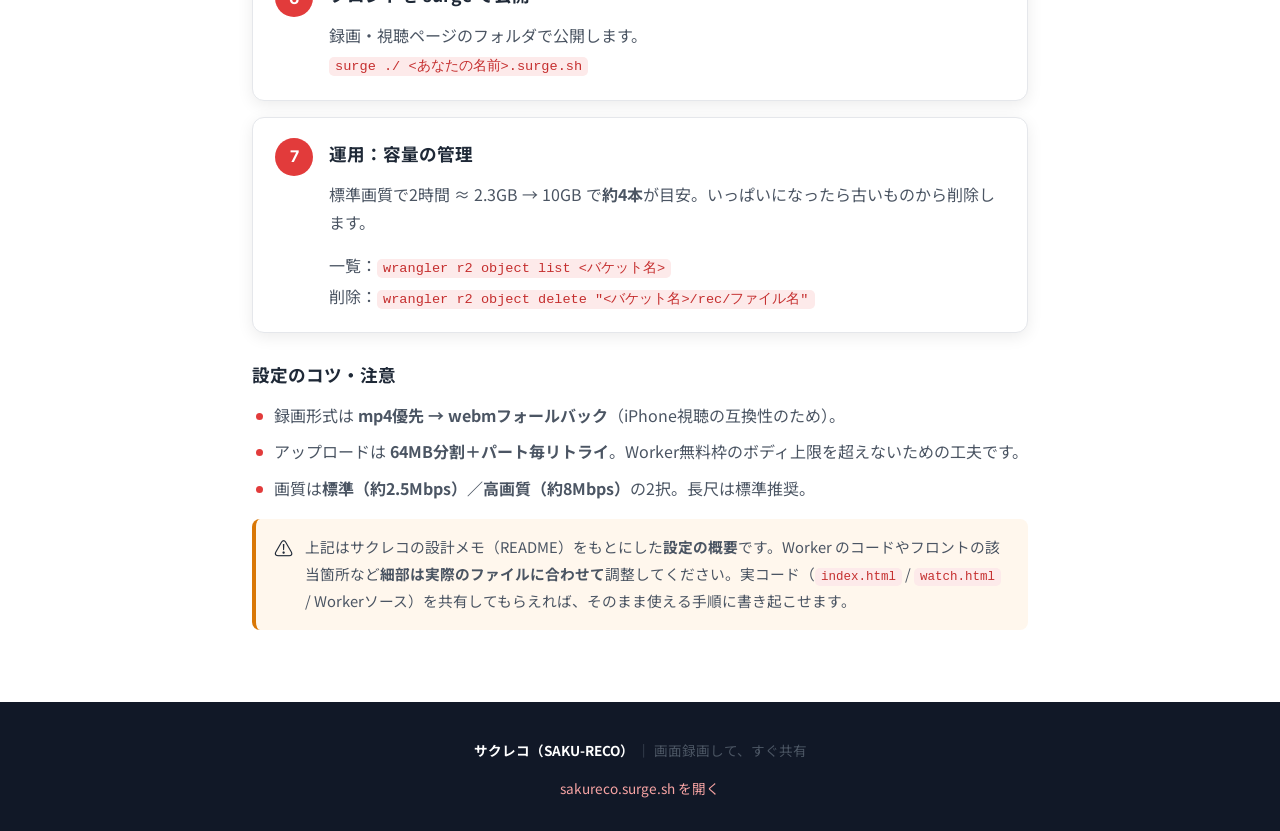
==== commit c20bee0d: "設定セクションにCloudflareサインアップ等の具体手順を追加 - 「ゼロから7ステップ」に再構成（Cloudflareサインアップ→R2有効化＋   カード登録の注意→wrangler準備→Wo" ====
--- a/sakureco-guide/index.html
+++ b/sakureco-guide/index.html
@@ -270,37 +270,43 @@
           <p>仕組み：<strong>ブラウザで録画 → 64MB分割で Worker にアップロード → R2 に保存</strong>。視聴ページは Worker から <strong>Range対応（途中再生OK）</strong>で動画を配信します。2時間級の長尺を“無料”で成立させる構成です。</p>
         </div>
 
-        <h3>必要なもの</h3>
-        <ul class="dots">
-          <li><strong>Cloudflareアカウント</strong>（無料）… R2ストレージ＋Worker に使用</li>
-          <li><strong>Node.js</strong> と <strong>wrangler</strong>（Cloudflareのコマンドツール）</li>
-          <li><strong>surgeアカウント</strong> … フロント（録画・視聴ページ）の公開用</li>
-        </ul>
-
-        <h3>手順</h3>
+        <h3>手順（ゼロから）</h3>
+
         <div class="step"><div class="n">1</div><div class="b">
-          <h3>R2バケットを作る</h3>
-          <p>Cloudflare で R2 を有効化し、保存用バケットを作成します（名前は任意。例：<code>sakureco</code>）。R2は<strong>10GB無料・配信転送量も無料</strong>なので、長尺でもコストが出にくいのがポイントです。</p>
+          <h3>Cloudflareにサインアップ（無料）</h3>
+          <p><a href="https://dash.cloudflare.com/sign-up" target="_blank" rel="noopener">dash.cloudflare.com/sign-up</a> でメールアドレスとパスワードを入力 → 届いた確認メールのリンクで認証します。<strong>ドメイン購入などは不要</strong>です。</p>
         </div></div>
 
         <div class="step"><div class="n">2</div><div class="b">
+          <h3>R2を有効化してバケットを作る</h3>
+          <p>ダッシュボード左の <strong>「R2」</strong> →「Purchase R2 Plan / R2を始める」で有効化 → <strong>「Create bucket」</strong>で保存用バケットを作成（名前は任意。例：<code>sakureco</code>）。R2は<strong>10GB無料・配信転送量も無料</strong>です。</p>
+          <div class="note warn"><span class="ic">💳</span><p>R2の有効化時に<strong>クレジットカードの登録を求められます</strong>。無料枠（10GB・転送量0円）の範囲なら請求は発生しませんが、<strong>カード登録自体は必須</strong>です（初見でつまずきやすいポイント）。</p></div>
+        </div></div>
+
+        <div class="step"><div class="n">3</div><div class="b">
+          <h3>操作ツール（wrangler）を準備</h3>
+          <p>Node.js（<a href="https://nodejs.org/" target="_blank" rel="noopener">nodejs.org</a> の「LTS」）を入れたら、ターミナルで：</p>
+          <p><code>npm install -g wrangler</code><br>
+          <code>wrangler login</code> … ブラウザが開くので「Allow」で連携</p>
+        </div></div>
+
+        <div class="step"><div class="n">4</div><div class="b">
           <h3>Worker（保存・配信サーバー）をデプロイ</h3>
-          <p>Worker は「録画ファイルを64MB分割で受け取って R2 に保存」「<code>/file/</code> で Range対応配信」を担当します。R2バケットを Worker にバインドして、<code>wrangler deploy</code> で公開します。</p>
-          <p>デプロイ後、配信URLは <code>https://&lt;あなたのWorker&gt;.workers.dev/file/rec/…</code> の形になります。</p>
-        </div></div>
-
-        <div class="step"><div class="n">3</div><div class="b">
+          <p>Worker は「録画ファイルを64MB分割で受け取って R2 に保存」「<code>/file/</code> で Range対応配信」を担当します。R2バケットを Worker にバインドして <code>wrangler deploy</code> で公開。デプロイ後、配信URLは <code>https://&lt;あなたのWorker&gt;.workers.dev/file/rec/…</code> の形になります。</p>
+        </div></div>
+
+        <div class="step"><div class="n">5</div><div class="b">
           <h3>フロントに自分のWorker URLを設定</h3>
           <p>録画ページ（<code>index.html</code>）の<strong>アップロード先</strong>と、視聴ページ（<code>watch.html</code>）が<strong>許可する配信ホスト</strong>を、自分のWorker URLに合わせます。視聴ページは「自分のWorkerホスト＋ <code>/file/rec/</code> 以外のURLを拒否」する作りなので、ここを自分のドメインにするのが安全上のキモです。</p>
         </div></div>
 
-        <div class="step"><div class="n">4</div><div class="b">
+        <div class="step"><div class="n">6</div><div class="b">
           <h3>フロントを surge で公開</h3>
           <p>録画・視聴ページのフォルダで公開します。<br>
           <code>surge ./ &lt;あなたの名前&gt;.surge.sh</code></p>
         </div></div>
 
-        <div class="step"><div class="n">5</div><div class="b">
+        <div class="step"><div class="n">7</div><div class="b">
           <h3>運用：容量の管理</h3>
           <p>標準画質で2時間 ≈ 2.3GB → 10GB で<strong>約4本</strong>が目安。いっぱいになったら古いものから削除します。</p>
           <p>一覧：<code>wrangler r2 object list &lt;バケット名&gt;</code><br>
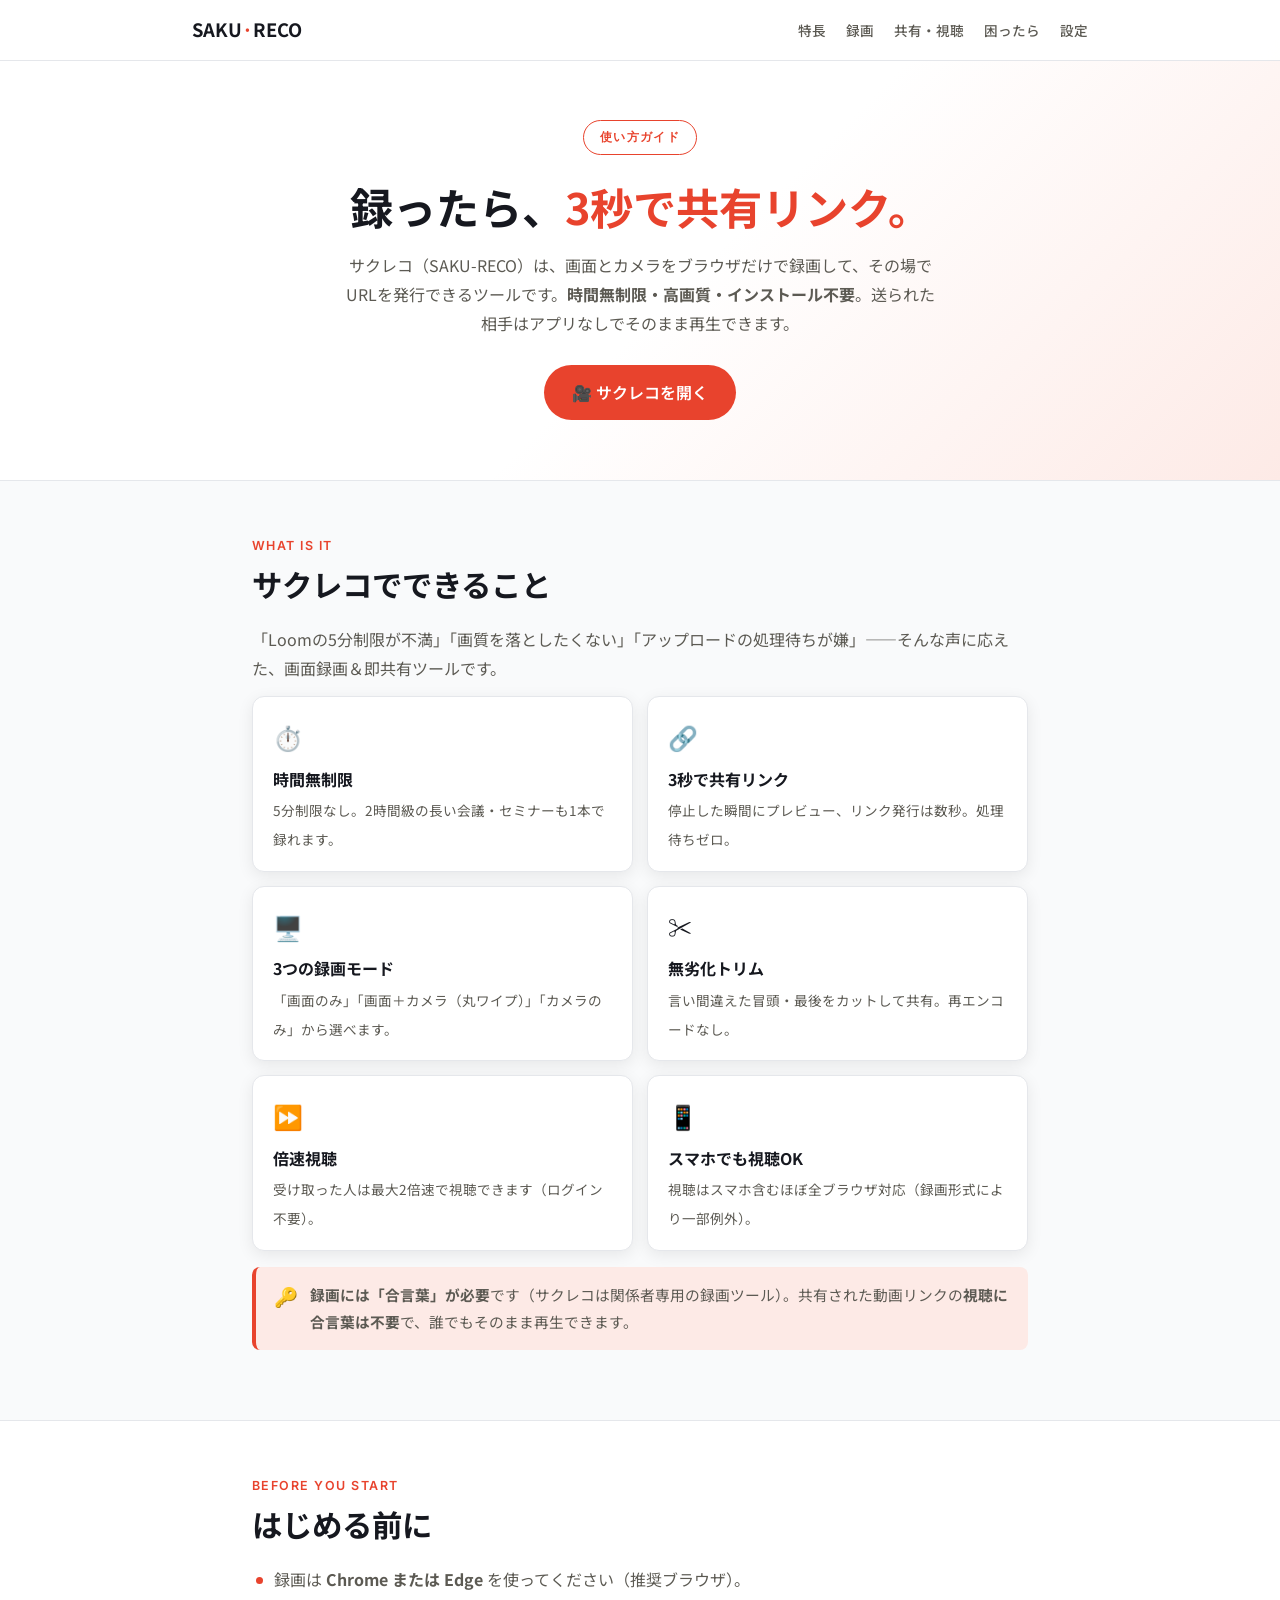
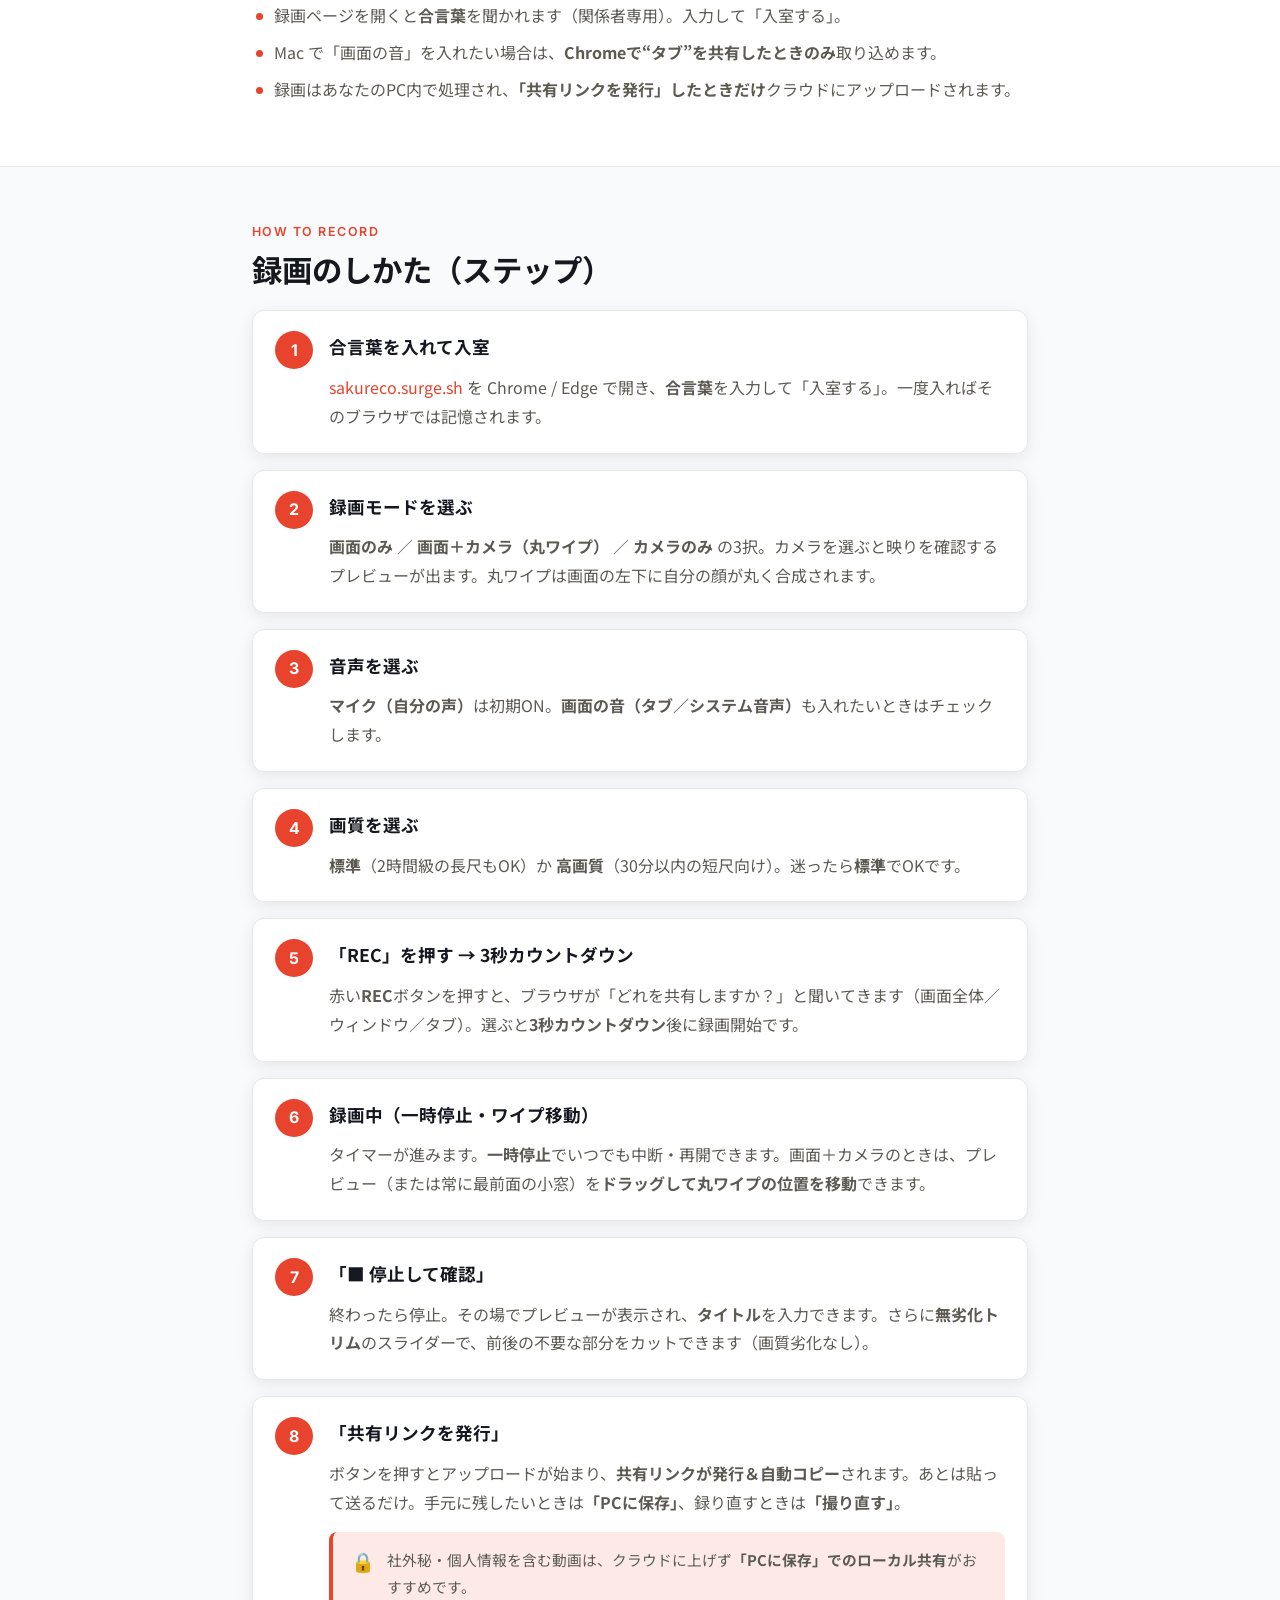
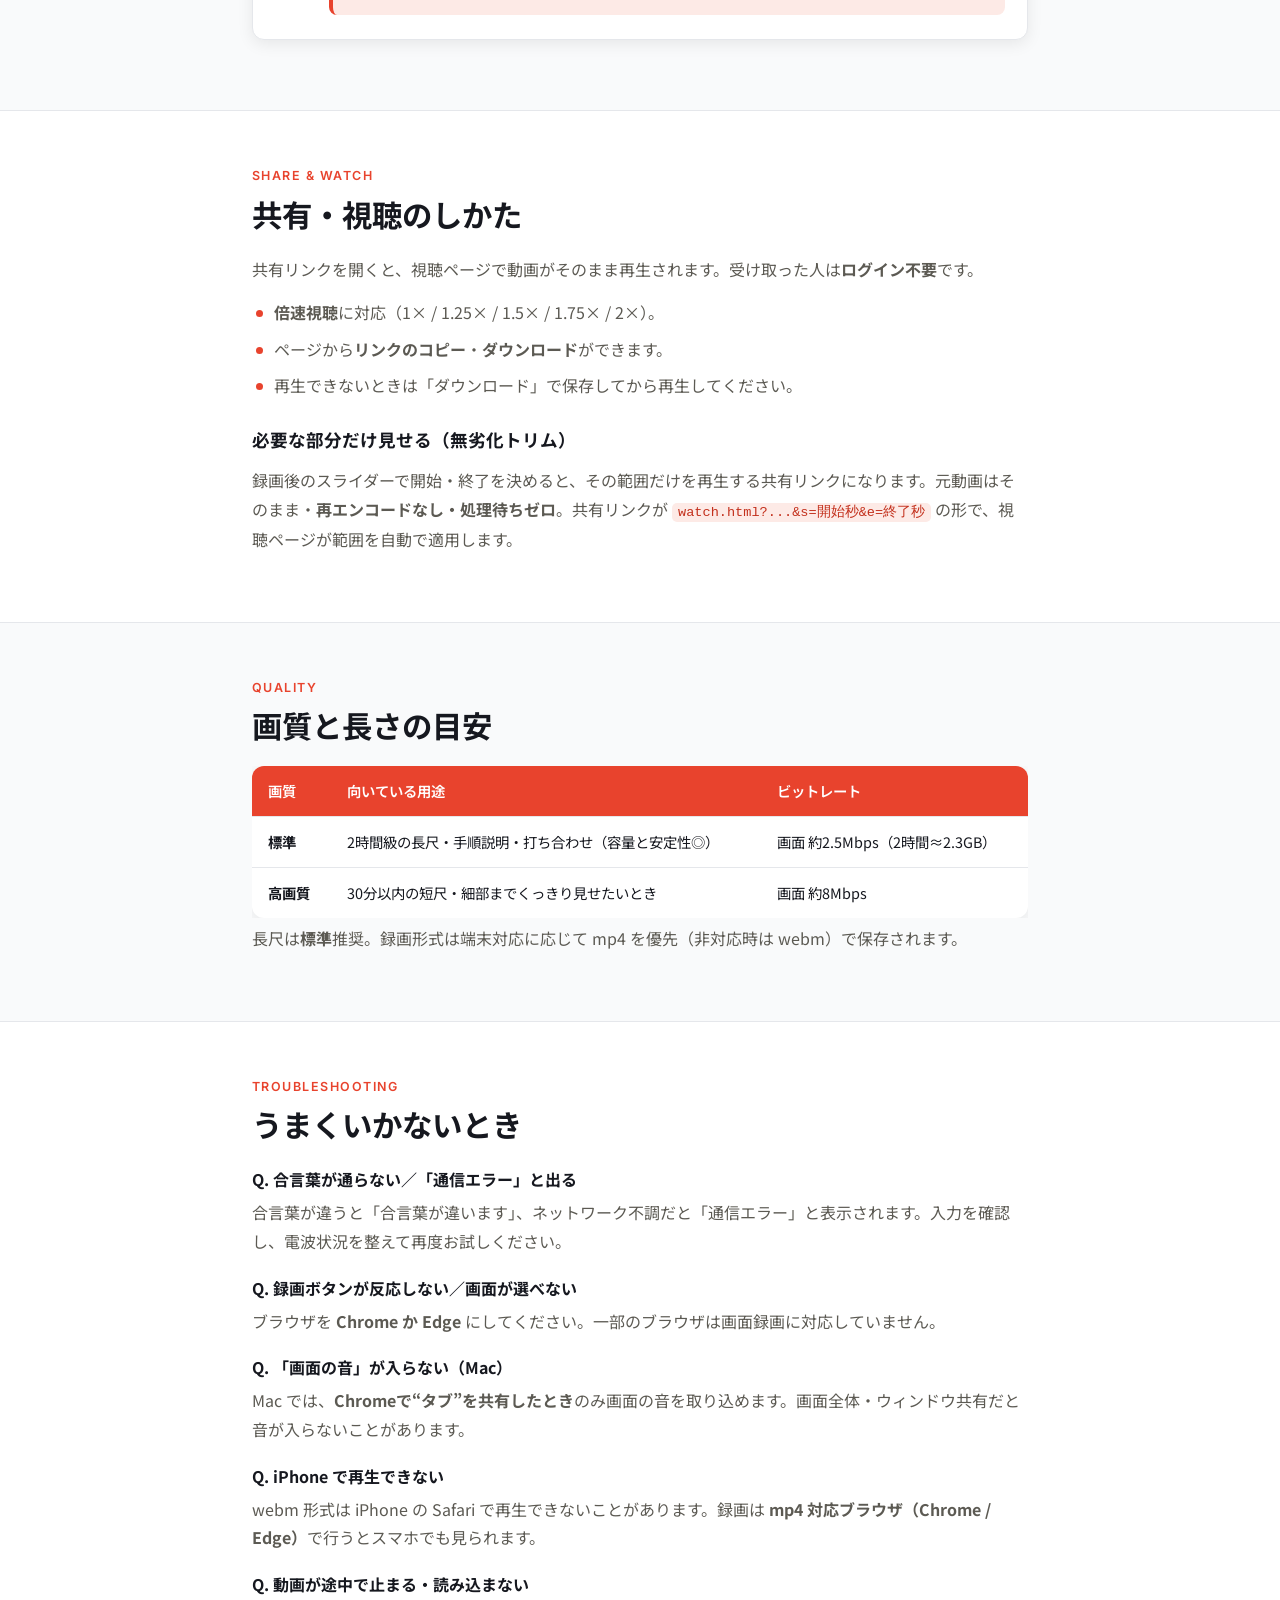
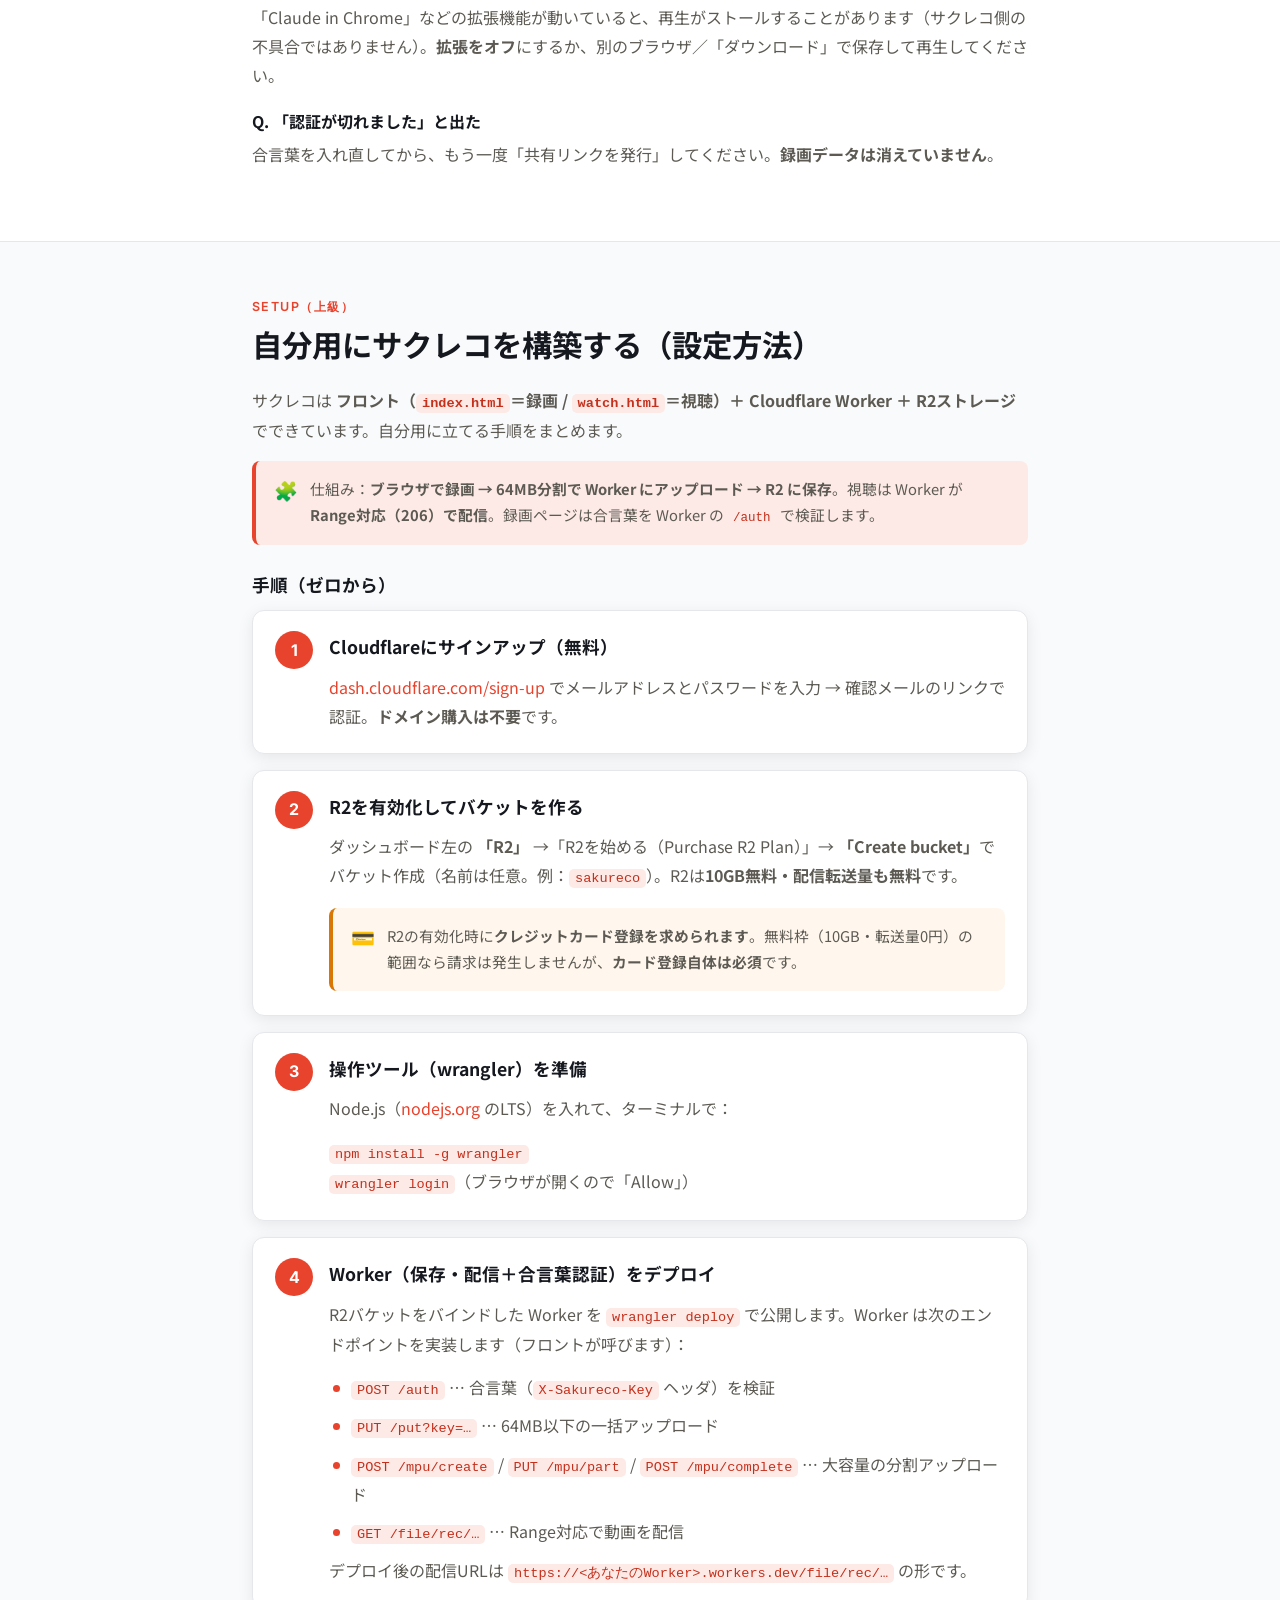
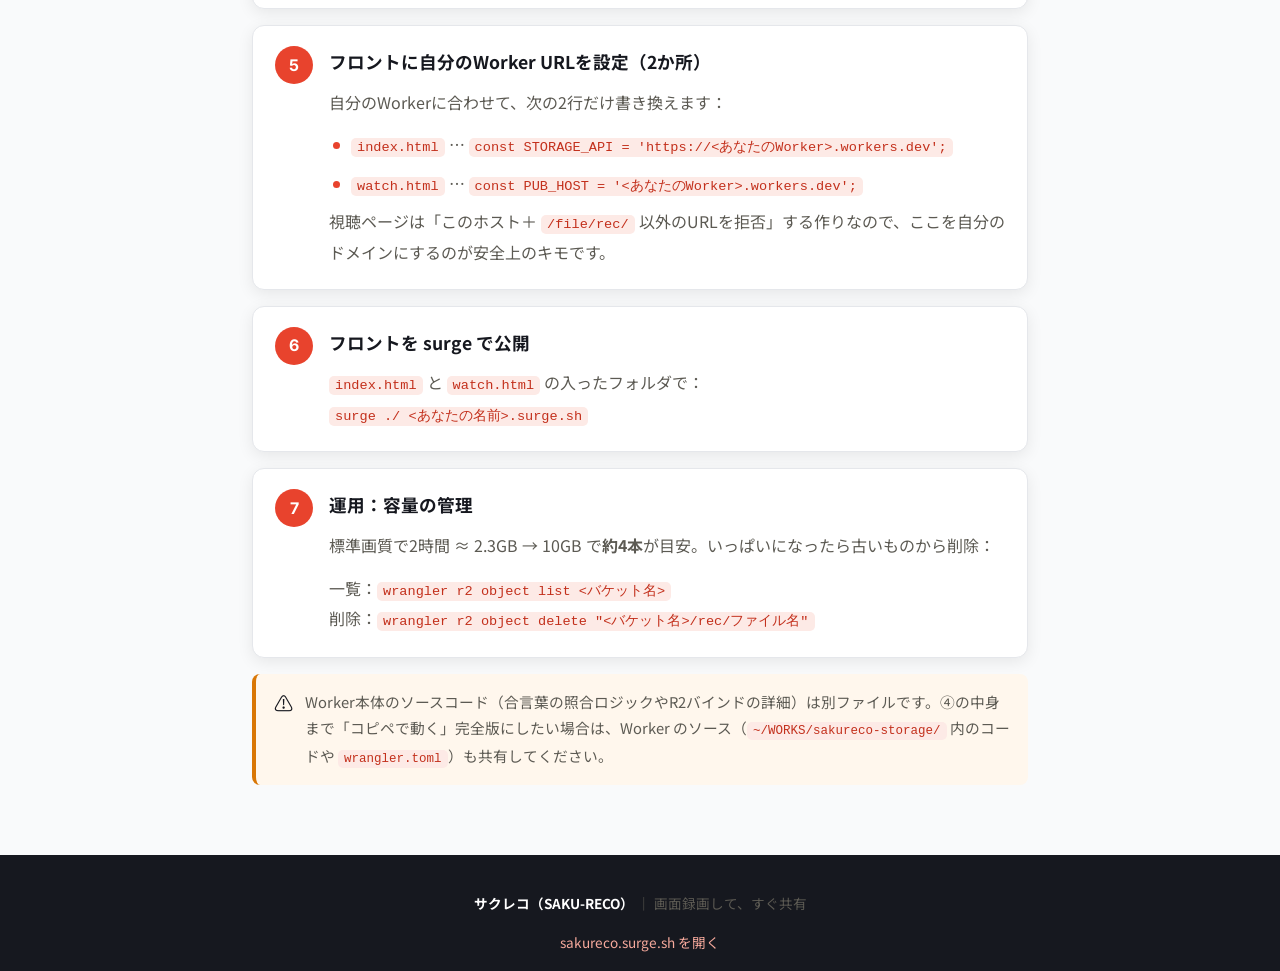
==== commit c3d35cab: "サクレコ使い方ページを実コードに合わせて全面修正 - 録画に合言葉が必要な点を明記（関係者専用ゲート／視聴は不要） - 3つの録画モード・実ボタン名（REC/3秒カウントダウン/一時停止/   停止し" ====
--- a/sakureco-guide/index.html
+++ b/sakureco-guide/index.html
@@ -4,17 +4,16 @@
   <meta charset="UTF-8" />
   <meta name="viewport" content="width=device-width, initial-scale=1.0" />
   <title>サクレコの使い方｜画面録画して即共有</title>
-  <meta name="description" content="サクレコ（SAKU-RECO）の使い方ガイド。登録不要・無料・最長2時間。画面を録画して、すぐに共有リンクを送れる画面録画ツールの操作方法を初心者向けに説明します。" />
+  <meta name="description" content="サクレコ（SAKU-RECO）の使い方ガイド。時間無制限・高画質・録画したらその場で共有リンク。録画手順・共有・トリム・倍速視聴、そして自分用に構築する設定方法まで初心者向けに解説します。" />
   <link rel="preconnect" href="https://fonts.googleapis.com" />
   <link rel="preconnect" href="https://fonts.gstatic.com" crossorigin />
   <link href="https://fonts.googleapis.com/css2?family=Noto+Sans+JP:wght@400;500;700&family=Inter:wght@600;700&display=swap" rel="stylesheet" />
   <style>
     *,*::before,*::after{box-sizing:border-box;margin:0;padding:0}
     :root{
-      --red:#e23b3b; --red-dark:#c52f2f; --red-light:#fdeaea;
-      --ink:#1f2937; --ink-soft:#4b5563; --mute:#9ca3af;
+      --red:#E8432D; --red-dark:#C3301C; --red-light:#fdeae6;
+      --ink:#16181F; --ink-soft:#5C5A53; --mute:#9ca3af;
       --line:#e5e7eb; --bg:#ffffff; --bg-soft:#f9fafb;
-      --code:#0f172a;
       --jp:'Noto Sans JP',sans-serif; --en:'Inter',sans-serif;
       --shadow:0 4px 16px rgba(0,0,0,.08);
     }
@@ -24,29 +23,26 @@
     a:hover{text-decoration:underline}
     ul,ol{list-style:none}
     .wrap{max-width:820px;margin:0 auto;padding:0 22px}
-    /* header */
     header{position:fixed;inset:0 0 auto 0;z-index:50;background:rgba(255,255,255,.92);backdrop-filter:blur(10px);border-bottom:1px solid var(--line)}
-    .nav{max-width:920px;margin:0 auto;padding:0 22px;height:60px;display:flex;align-items:center;justify-content:space-between}
+    .nav{max-width:940px;margin:0 auto;padding:0 22px;height:60px;display:flex;align-items:center;justify-content:space-between}
     .logo{font-weight:700;font-size:1.15rem;color:var(--ink)}
     .logo .dot{color:var(--red)}
-    .nav-links{display:flex;gap:22px}
+    .nav-links{display:flex;gap:20px}
     .nav-links a{font-size:.85rem;font-weight:500;color:var(--ink-soft)}
     .nav-links a:hover{color:var(--red);text-decoration:none}
-    @media(max-width:680px){.nav-links{display:none}}
-    /* hero */
-    .hero{padding:120px 0 64px;background:linear-gradient(135deg,#fff 55%,var(--red-light) 100%);text-align:center}
+    @media(max-width:760px){.nav-links{display:none}}
+    .hero{padding:120px 0 60px;background:linear-gradient(135deg,#fff 55%,var(--red-light) 100%);text-align:center}
     .badge{display:inline-block;font-family:var(--en);font-size:.72rem;font-weight:600;letter-spacing:.12em;text-transform:uppercase;color:var(--red);background:#fff;border:1px solid var(--red);border-radius:50px;padding:6px 16px;margin-bottom:22px}
-    .hero h1{font-size:clamp(1.9rem,5vw,2.8rem);font-weight:700;line-height:1.3;margin-bottom:16px}
+    .hero h1{font-size:clamp(1.8rem,5vw,2.7rem);font-weight:700;line-height:1.35;margin-bottom:16px}
     .hero h1 span{color:var(--red)}
     .hero p{color:var(--ink-soft);max-width:600px;margin:0 auto 28px}
     .cta{display:inline-flex;align-items:center;gap:8px;background:var(--red);color:#fff;font-weight:600;padding:13px 28px;border-radius:50px;transition:.2s}
     .cta:hover{background:var(--red-dark);text-decoration:none;transform:translateY(-2px)}
-    /* sections */
-    section.block{padding:56px 0;border-top:1px solid var(--line)}
+    section.block{padding:54px 0;border-top:1px solid var(--line)}
     section.block:nth-of-type(even){background:var(--bg-soft)}
     .label{font-family:var(--en);font-size:.78rem;font-weight:600;letter-spacing:.12em;text-transform:uppercase;color:var(--red);margin-bottom:6px}
-    h2{font-size:clamp(1.4rem,4vw,1.9rem);font-weight:700;margin-bottom:22px;line-height:1.35}
-    h3{font-size:1.1rem;font-weight:700;margin:26px 0 10px}
+    h2{font-size:clamp(1.4rem,4vw,1.9rem);font-weight:700;margin-bottom:20px;line-height:1.35}
+    h3{font-size:1.1rem;font-weight:700;margin:24px 0 10px}
     p{margin-bottom:14px;color:var(--ink-soft)}
     .features{display:grid;grid-template-columns:repeat(2,1fr);gap:14px;margin-top:8px}
     @media(max-width:600px){.features{grid-template-columns:1fr}}
@@ -56,28 +52,23 @@
     .feat span{font-size:.85rem;color:var(--ink-soft)}
     ul.dots li{position:relative;padding-left:22px;margin-bottom:8px;color:var(--ink-soft)}
     ul.dots li::before{content:'';position:absolute;left:4px;top:12px;width:7px;height:7px;background:var(--red);border-radius:50%}
-    /* steps */
-    .step{display:flex;gap:16px;background:#fff;border:1px solid var(--line);border-radius:12px;padding:20px 22px 6px;margin-bottom:16px;box-shadow:var(--shadow)}
+    .step{display:flex;gap:16px;background:#fff;border:1px solid var(--line);border-radius:12px;padding:20px 22px 8px;margin-bottom:16px;box-shadow:var(--shadow)}
     .step .n{flex-shrink:0;width:38px;height:38px;border-radius:50%;background:var(--red);color:#fff;font-family:var(--en);font-weight:700;display:flex;align-items:center;justify-content:center}
     .step .b{flex:1;min-width:0}
     .step .b h3{margin-top:0}
-    /* callout */
     .note{display:flex;gap:12px;background:var(--red-light);border-left:4px solid var(--red);border-radius:8px;padding:15px 18px;margin:16px 0}
     .note.warn{background:#fff7ed;border-left-color:#d97706}
     .note .ic{font-size:1.2rem;line-height:1.5}
     .note p{margin:0;font-size:.92rem;color:var(--ink-soft)}
-    code{font-family:ui-monospace,Menlo,Consolas,monospace;font-size:.85em;background:var(--red-light);color:var(--red-dark);padding:2px 6px;border-radius:5px}
-    /* table */
+    code{font-family:ui-monospace,Menlo,Consolas,monospace;font-size:.85em;background:var(--red-light);color:var(--red-dark);padding:2px 6px;border-radius:5px;word-break:break-all}
     .tw{overflow-x:auto;margin:12px 0 6px}
     table{width:100%;border-collapse:collapse;font-size:.9rem;background:#fff;border-radius:12px;overflow:hidden;box-shadow:var(--shadow)}
     th,td{text-align:left;padding:12px 16px;border-bottom:1px solid var(--line);vertical-align:top}
     th{background:var(--red);color:#fff;font-weight:600;white-space:nowrap}
     tr:last-child td{border-bottom:none}
-    /* faq */
     .qa{margin-bottom:18px}
     .qa .q{font-weight:700;color:var(--ink);margin-bottom:4px}
-    /* footer */
-    footer{background:#111827;color:var(--mute);text-align:center;padding:36px 22px;font-size:.85rem}
+    footer{background:#16181F;color:var(--mute);text-align:center;padding:36px 22px;font-size:.85rem}
     footer b{color:#fff}
   </style>
 </head>
@@ -89,8 +80,7 @@
       <div class="nav-links">
         <a href="#about">特長</a>
         <a href="#record">録画</a>
-        <a href="#share">共有</a>
-        <a href="#trim">トリム</a>
+        <a href="#share">共有・視聴</a>
         <a href="#faq">困ったら</a>
         <a href="#setup">設定</a>
       </div>
@@ -103,8 +93,8 @@
     <section class="hero">
       <div class="wrap">
         <span class="badge">使い方ガイド</span>
-        <h1>サクレコで<br><span>画面を録画して、すぐ共有</span></h1>
-        <p>サクレコ（SAKU-RECO）は、ブラウザだけで画面を録画して、その場で共有リンクを作れるツールです。<strong>登録不要・無料・最長2時間</strong>。インストールも要りません。</p>
+        <h1>録ったら、<span>3秒で共有リンク。</span></h1>
+        <p>サクレコ（SAKU-RECO）は、画面とカメラをブラウザだけで録画して、その場でURLを発行できるツールです。<strong>時間無制限・高画質・インストール不要</strong>。送られた相手はアプリなしでそのまま再生できます。</p>
         <a href="https://sakureco.surge.sh" target="_blank" rel="noopener" class="cta">🎥 サクレコを開く</a>
       </div>
     </section>
@@ -114,14 +104,18 @@
       <div class="wrap">
         <p class="label">What is it</p>
         <h2>サクレコでできること</h2>
-        <p>「画面の操作を見せながら説明したい」「長い手順を口頭で伝えたい」——そんなときに、録画してリンクを送るだけで伝わります。</p>
+        <p>「Loomの5分制限が不満」「画質を落としたくない」「アップロードの処理待ちが嫌」——そんな声に応えた、画面録画＆即共有ツールです。</p>
         <div class="features">
-          <div class="feat"><div class="ic">⏺️</div><b>登録不要ですぐ録画</b><span>サイトを開いてボタンを押すだけ。アプリのインストールも不要。</span></div>
-          <div class="feat"><div class="ic">⏱️</div><b>最長2時間・無制限</b><span>長い手順や打ち合わせも途中で切れずに録画できます。</span></div>
-          <div class="feat"><div class="ic">🔗</div><b>録画したら即リンク</b><span>停止すると共有リンクが発行。コピーして送るだけ。</span></div>
-          <div class="feat"><div class="ic">🙂</div><b>顔・声も入れられる</b><span>カメラの映像を左下に丸く重ね、マイク＋画面音声をミックス。</span></div>
-          <div class="feat"><div class="ic">✂️</div><b>必要な所だけ共有</b><span>開始・終了を指定すれば、その範囲だけ見せられます（無劣化）。</span></div>
-          <div class="feat"><div class="ic">📱</div><b>スマホでも視聴OK</b><span>mp4で録画すれば、相手はスマホでも見られます。</span></div>
+          <div class="feat"><div class="ic">⏱️</div><b>時間無制限</b><span>5分制限なし。2時間級の長い会議・セミナーも1本で録れます。</span></div>
+          <div class="feat"><div class="ic">🔗</div><b>3秒で共有リンク</b><span>停止した瞬間にプレビュー、リンク発行は数秒。処理待ちゼロ。</span></div>
+          <div class="feat"><div class="ic">🖥️</div><b>3つの録画モード</b><span>「画面のみ」「画面＋カメラ（丸ワイプ）」「カメラのみ」から選べます。</span></div>
+          <div class="feat"><div class="ic">✂️</div><b>無劣化トリム</b><span>言い間違えた冒頭・最後をカットして共有。再エンコードなし。</span></div>
+          <div class="feat"><div class="ic">⏩</div><b>倍速視聴</b><span>受け取った人は最大2倍速で視聴できます（ログイン不要）。</span></div>
+          <div class="feat"><div class="ic">📱</div><b>スマホでも視聴OK</b><span>視聴はスマホ含むほぼ全ブラウザ対応（録画形式により一部例外）。</span></div>
+        </div>
+        <div class="note">
+          <span class="ic">🔑</span>
+          <p><strong>録画には「合言葉」が必要</strong>です（サクレコは関係者専用の録画ツール）。共有された動画リンクの<strong>視聴に合言葉は不要</strong>で、誰でもそのまま再生できます。</p>
         </div>
       </div>
     </section>
@@ -132,14 +126,11 @@
         <p class="label">Before you start</p>
         <h2>はじめる前に</h2>
         <ul class="dots">
-          <li>ブラウザは <strong>Chrome または Edge</strong> がおすすめです（録画機能が安定します）。</li>
-          <li>顔や声を入れたい場合は、<strong>カメラ・マイク</strong>を準備（後から「許可」を押すだけ）。</li>
-          <li>画面の音（動画やアプリの音）も入れたいときは、画面共有のときに<strong>「システム音声を共有」にチェック</strong>します。</li>
+          <li>録画は <strong>Chrome または Edge</strong> を使ってください（推奨ブラウザ）。</li>
+          <li>録画ページを開くと<strong>合言葉</strong>を聞かれます（関係者専用）。入力して「入室する」。</li>
+          <li>Mac で「画面の音」を入れたい場合は、<strong>Chromeで“タブ”を共有したときのみ</strong>取り込めます。</li>
+          <li>録画はあなたのPC内で処理され、<strong>「共有リンクを発行」したときだけ</strong>クラウドにアップロードされます。</li>
         </ul>
-        <div class="note">
-          <span class="ic">💡</span>
-          <p>サクレコはブラウザの中だけで動くので、ソフトのインストールやアカウント登録はいりません。</p>
-        </div>
       </div>
     </section>
 
@@ -150,38 +141,44 @@
         <h2>録画のしかた（ステップ）</h2>
 
         <div class="step"><div class="n">1</div><div class="b">
-          <h3>サクレコを開く</h3>
-          <p><a href="https://sakureco.surge.sh" target="_blank" rel="noopener">sakureco.surge.sh</a> を Chrome / Edge で開きます。</p>
+          <h3>合言葉を入れて入室</h3>
+          <p><a href="https://sakureco.surge.sh" target="_blank" rel="noopener">sakureco.surge.sh</a> を Chrome / Edge で開き、<strong>合言葉</strong>を入力して「入室する」。一度入ればそのブラウザでは記憶されます。</p>
         </div></div>
 
         <div class="step"><div class="n">2</div><div class="b">
+          <h3>録画モードを選ぶ</h3>
+          <p><strong>画面のみ</strong> ／ <strong>画面＋カメラ（丸ワイプ）</strong> ／ <strong>カメラのみ</strong> の3択。カメラを選ぶと映りを確認するプレビューが出ます。丸ワイプは画面の左下に自分の顔が丸く合成されます。</p>
+        </div></div>
+
+        <div class="step"><div class="n">3</div><div class="b">
+          <h3>音声を選ぶ</h3>
+          <p><strong>マイク（自分の声）</strong>は初期ON。<strong>画面の音（タブ／システム音声）</strong>も入れたいときはチェックします。</p>
+        </div></div>
+
+        <div class="step"><div class="n">4</div><div class="b">
           <h3>画質を選ぶ</h3>
-          <p><strong>標準</strong>と<strong>高画質</strong>の2択。長い録画（1〜2時間）は、軽くて容量も少ない<strong>標準</strong>がおすすめです。短くてキレイに見せたいときだけ高画質に。</p>
-        </div></div>
-
-        <div class="step"><div class="n">3</div><div class="b">
-          <h3>「録画開始」を押して、映す範囲を選ぶ</h3>
-          <p>ボタンを押すと、ブラウザが「どれを共有しますか？」と聞いてきます。<strong>画面全体／ウィンドウ／タブ</strong>から、録りたいものを選びます。音も入れたいときは<strong>「システム音声を共有」にチェック</strong>。</p>
-        </div></div>
-
-        <div class="step"><div class="n">4</div><div class="b">
-          <h3>（任意）カメラ・マイクを許可</h3>
-          <p>顔出し・声入れをするなら、カメラとマイクを「許可」します。自分の映像が<strong>左下に丸く</strong>重なって表示されます。マイクと画面の音は自動でミックスされ、<strong>音ズレしません</strong>。</p>
+          <p><strong>標準</strong>（2時間級の長尺もOK）か <strong>高画質</strong>（30分以内の短尺向け）。迷ったら<strong>標準</strong>でOKです。</p>
         </div></div>
 
         <div class="step"><div class="n">5</div><div class="b">
-          <h3>話しながら操作する</h3>
-          <p>あとは画面を操作しながら説明するだけ。録画中はそのまま進めてOKです。</p>
+          <h3>「REC」を押す → 3秒カウントダウン</h3>
+          <p>赤い<strong>REC</strong>ボタンを押すと、ブラウザが「どれを共有しますか？」と聞いてきます（画面全体／ウィンドウ／タブ）。選ぶと<strong>3秒カウントダウン</strong>後に録画開始です。</p>
         </div></div>
 
         <div class="step"><div class="n">6</div><div class="b">
-          <h3>「停止」で終了 → 自動アップロード</h3>
-          <p>終わったら停止ボタンを押します。録画が自動でアップロードされます（長い動画は少し時間がかかります）。</p>
+          <h3>録画中（一時停止・ワイプ移動）</h3>
+          <p>タイマーが進みます。<strong>一時停止</strong>でいつでも中断・再開できます。画面＋カメラのときは、プレビュー（または常に最前面の小窓）を<strong>ドラッグして丸ワイプの位置を移動</strong>できます。</p>
         </div></div>
 
         <div class="step"><div class="n">7</div><div class="b">
-          <h3>共有リンクをコピーして送る</h3>
-          <p>アップが終わると<strong>共有リンクが発行</strong>されます。コピーして、メールやチャットで送るだけ。相手は登録不要で見られます。</p>
+          <h3>「■ 停止して確認」</h3>
+          <p>終わったら停止。その場でプレビューが表示され、<strong>タイトル</strong>を入力できます。さらに<strong>無劣化トリム</strong>のスライダーで、前後の不要な部分をカットできます（画質劣化なし）。</p>
+        </div></div>
+
+        <div class="step"><div class="n">8</div><div class="b">
+          <h3>「共有リンクを発行」</h3>
+          <p>ボタンを押すとアップロードが始まり、<strong>共有リンクが発行＆自動コピー</strong>されます。あとは貼って送るだけ。手元に残したいときは<strong>「PCに保存」</strong>、録り直すときは<strong>「撮り直す」</strong>。</p>
+          <div class="note"><span class="ic">🔒</span><p>社外秘・個人情報を含む動画は、クラウドに上げず<strong>「PCに保存」でのローカル共有</strong>がおすすめです。</p></div>
         </div></div>
       </div>
     </section>
@@ -191,25 +188,14 @@
       <div class="wrap">
         <p class="label">Share &amp; watch</p>
         <h2>共有・視聴のしかた</h2>
-        <p>共有リンクを開くと、<strong>視聴ページ</strong>で動画がそのまま再生されます。受け取った人は、アカウントを作らずに見られます。</p>
+        <p>共有リンクを開くと、視聴ページで動画がそのまま再生されます。受け取った人は<strong>ログイン不要</strong>です。</p>
         <ul class="dots">
-          <li>リンクを送るだけ。相手は<strong>クリックして再生</strong>するだけです。</li>
-          <li>スマホでも視聴できます（<strong>mp4で録画</strong>した場合）。</li>
-          <li>動画は読み込みながら再生されるので、長尺でも頭出しがスムーズです。</li>
+          <li><strong>倍速視聴</strong>に対応（1× / 1.25× / 1.5× / 1.75× / 2×）。</li>
+          <li>ページから<strong>リンクのコピー</strong>・<strong>ダウンロード</strong>ができます。</li>
+          <li>再生できないときは「ダウンロード」で保存してから再生してください。</li>
         </ul>
-      </div>
-    </section>
-
-    <!-- TRIM -->
-    <section class="block" id="trim">
-      <div class="wrap">
-        <p class="label">Trim</p>
-        <h2>必要な部分だけ見せる（トリム）</h2>
-        <p>「この5分だけ見てほしい」というときは、<strong>開始時間と終了時間を指定した共有リンク</strong>を作れます。元の動画はそのまま残り、<strong>編集の処理待ちゼロ・画質の劣化なし</strong>で、指定した範囲だけが再生されます。</p>
-        <div class="note">
-          <span class="ic">✂️</span>
-          <p>共有リンクに「開始秒」「終了秒」を付けるだけ。動画を切り出して作り直す必要はありません。</p>
-        </div>
+        <h3>必要な部分だけ見せる（無劣化トリム）</h3>
+        <p>録画後のスライダーで開始・終了を決めると、その範囲だけを再生する共有リンクになります。元動画はそのまま・<strong>再エンコードなし・処理待ちゼロ</strong>。共有リンクが <code>watch.html?...&amp;s=開始秒&amp;e=終了秒</code> の形で、視聴ページが範囲を自動で適用します。</p>
       </div>
     </section>
 
@@ -220,12 +206,12 @@
         <h2>画質と長さの目安</h2>
         <div class="tw">
           <table>
-            <tr><th>画質</th><th>こんなとき</th><th>容量の目安</th></tr>
-            <tr><td><strong>標準</strong>（約2.5Mbps）</td><td>長い手順・打ち合わせ・1〜2時間の録画</td><td>2時間で約2.3GB</td></tr>
-            <tr><td><strong>高画質</strong>（約8Mbps）</td><td>短く、文字や細部までくっきり見せたいとき</td><td>標準より大きめ</td></tr>
+            <tr><th>画質</th><th>向いている用途</th><th>ビットレート</th></tr>
+            <tr><td><strong>標準</strong></td><td>2時間級の長尺・手順説明・打ち合わせ（容量と安定性◎）</td><td>画面 約2.5Mbps（2時間≈2.3GB）</td></tr>
+            <tr><td><strong>高画質</strong></td><td>30分以内の短尺・細部までくっきり見せたいとき</td><td>画面 約8Mbps</td></tr>
           </table>
         </div>
-        <p>迷ったら<strong>標準</strong>でOK。長尺でも軽く、共有もスムーズです。</p>
+        <p>長尺は<strong>標準</strong>推奨。録画形式は端末対応に応じて mp4 を優先（非対応時は webm）で保存されます。</p>
       </div>
     </section>
 
@@ -236,93 +222,101 @@
         <h2>うまくいかないとき</h2>
 
         <div class="qa">
+          <p class="q">Q. 合言葉が通らない／「通信エラー」と出る</p>
+          <p>合言葉が違うと「合言葉が違います」、ネットワーク不調だと「通信エラー」と表示されます。入力を確認し、電波状況を整えて再度お試しください。</p>
+        </div>
+        <div class="qa">
           <p class="q">Q. 録画ボタンが反応しない／画面が選べない</p>
           <p>ブラウザを <strong>Chrome か Edge</strong> にしてください。一部のブラウザは画面録画に対応していません。</p>
         </div>
         <div class="qa">
+          <p class="q">Q. 「画面の音」が入らない（Mac）</p>
+          <p>Mac では、<strong>Chromeで“タブ”を共有したとき</strong>のみ画面の音を取り込めます。画面全体・ウィンドウ共有だと音が入らないことがあります。</p>
+        </div>
+        <div class="qa">
           <p class="q">Q. iPhone で再生できない</p>
-          <p>webm 形式の動画は iPhone の Safari で再生できないことがあります。<strong>mp4 に対応したブラウザ（Chrome / Edge）で録画</strong>すると、スマホでも見られます。</p>
-        </div>
-        <div class="qa">
-          <p class="q">Q. 動画が途中で止まる・再生されない</p>
-          <p>「Claude in Chrome」などの拡張機能が動いていると、再生が止まることがあります（サクレコ側の不具合ではありません）。<strong>拡張機能をオフにする</strong>か、別のブラウザで開いてみてください。</p>
-        </div>
-        <div class="qa">
-          <p class="q">Q. 音が入っていない</p>
-          <p>画面を選ぶときに<strong>「システム音声を共有」にチェック</strong>が入っているか、<strong>マイクが「許可」</strong>になっているかを確認してください。</p>
-        </div>
+          <p>webm 形式は iPhone の Safari で再生できないことがあります。録画は <strong>mp4 対応ブラウザ（Chrome / Edge）</strong>で行うとスマホでも見られます。</p>
+        </div>
+        <div class="qa">
+          <p class="q">Q. 動画が途中で止まる・読み込まない</p>
+          <p>「Claude in Chrome」などの拡張機能が動いていると、再生がストールすることがあります（サクレコ側の不具合ではありません）。<strong>拡張をオフ</strong>にするか、別のブラウザ／「ダウンロード」で保存して再生してください。</p>
+        </div>
+        <div class="qa">
+          <p class="q">Q. 「認証が切れました」と出た</p>
+          <p>合言葉を入れ直してから、もう一度「共有リンクを発行」してください。<strong>録画データは消えていません</strong>。</p>
+        </div>
+      </div>
+    </section>
+
+    <!-- SETUP -->
+    <section class="block" id="setup">
+      <div class="wrap">
+        <p class="label">Setup（上級）</p>
+        <h2>自分用にサクレコを構築する（設定方法）</h2>
+        <p>サクレコは <strong>フロント（<code>index.html</code>＝録画 / <code>watch.html</code>＝視聴）＋ Cloudflare Worker ＋ R2ストレージ</strong> でできています。自分用に立てる手順をまとめます。</p>
+
+        <div class="note">
+          <span class="ic">🧩</span>
+          <p>仕組み：<strong>ブラウザで録画 → 64MB分割で Worker にアップロード → R2 に保存</strong>。視聴は Worker が <strong>Range対応（206）で配信</strong>。録画ページは合言葉を Worker の <code>/auth</code> で検証します。</p>
+        </div>
+
+        <h3>手順（ゼロから）</h3>
+
+        <div class="step"><div class="n">1</div><div class="b">
+          <h3>Cloudflareにサインアップ（無料）</h3>
+          <p><a href="https://dash.cloudflare.com/sign-up" target="_blank" rel="noopener">dash.cloudflare.com/sign-up</a> でメールアドレスとパスワードを入力 → 確認メールのリンクで認証。<strong>ドメイン購入は不要</strong>です。</p>
+        </div></div>
+
+        <div class="step"><div class="n">2</div><div class="b">
+          <h3>R2を有効化してバケットを作る</h3>
+          <p>ダッシュボード左の <strong>「R2」</strong> →「R2を始める（Purchase R2 Plan）」→ <strong>「Create bucket」</strong>でバケット作成（名前は任意。例：<code>sakureco</code>）。R2は<strong>10GB無料・配信転送量も無料</strong>です。</p>
+          <div class="note warn"><span class="ic">💳</span><p>R2の有効化時に<strong>クレジットカード登録を求められます</strong>。無料枠（10GB・転送量0円）の範囲なら請求は発生しませんが、<strong>カード登録自体は必須</strong>です。</p></div>
+        </div></div>
+
+        <div class="step"><div class="n">3</div><div class="b">
+          <h3>操作ツール（wrangler）を準備</h3>
+          <p>Node.js（<a href="https://nodejs.org/" target="_blank" rel="noopener">nodejs.org</a> のLTS）を入れて、ターミナルで：</p>
+          <p><code>npm install -g wrangler</code><br><code>wrangler login</code>（ブラウザが開くので「Allow」）</p>
+        </div></div>
+
+        <div class="step"><div class="n">4</div><div class="b">
+          <h3>Worker（保存・配信＋合言葉認証）をデプロイ</h3>
+          <p>R2バケットをバインドした Worker を <code>wrangler deploy</code> で公開します。Worker は次のエンドポイントを実装します（フロントが呼びます）：</p>
+          <ul class="dots">
+            <li><code>POST /auth</code> … 合言葉（<code>X-Sakureco-Key</code> ヘッダ）を検証</li>
+            <li><code>PUT /put?key=…</code> … 64MB以下の一括アップロード</li>
+            <li><code>POST /mpu/create</code> / <code>PUT /mpu/part</code> / <code>POST /mpu/complete</code> … 大容量の分割アップロード</li>
+            <li><code>GET /file/rec/…</code> … Range対応で動画を配信</li>
+          </ul>
+          <p>デプロイ後の配信URLは <code>https://&lt;あなたのWorker&gt;.workers.dev/file/rec/…</code> の形です。</p>
+        </div></div>
+
+        <div class="step"><div class="n">5</div><div class="b">
+          <h3>フロントに自分のWorker URLを設定（2か所）</h3>
+          <p>自分のWorkerに合わせて、次の2行だけ書き換えます：</p>
+          <ul class="dots">
+            <li><code>index.html</code> … <code>const STORAGE_API = 'https://&lt;あなたのWorker&gt;.workers.dev';</code></li>
+            <li><code>watch.html</code> … <code>const PUB_HOST = '&lt;あなたのWorker&gt;.workers.dev';</code></li>
+          </ul>
+          <p>視聴ページは「このホスト＋ <code>/file/rec/</code> 以外のURLを拒否」する作りなので、ここを自分のドメインにするのが安全上のキモです。</p>
+        </div></div>
+
+        <div class="step"><div class="n">6</div><div class="b">
+          <h3>フロントを surge で公開</h3>
+          <p><code>index.html</code> と <code>watch.html</code> の入ったフォルダで：<br>
+          <code>surge ./ &lt;あなたの名前&gt;.surge.sh</code></p>
+        </div></div>
+
+        <div class="step"><div class="n">7</div><div class="b">
+          <h3>運用：容量の管理</h3>
+          <p>標準画質で2時間 ≈ 2.3GB → 10GB で<strong>約4本</strong>が目安。いっぱいになったら古いものから削除：</p>
+          <p>一覧：<code>wrangler r2 object list &lt;バケット名&gt;</code><br>
+          削除：<code>wrangler r2 object delete "&lt;バケット名&gt;/rec/ファイル名"</code></p>
+        </div></div>
+
         <div class="note warn">
           <span class="ic">⚠️</span>
-          <p>録画した動画は容量に上限があり、古いものは整理される場合があります。大事な録画は手元にも保存しておくと安心です。</p>
-        </div>
-      </div>
-    </section>
-
-    <!-- SETUP -->
-    <section class="block" id="setup">
-      <div class="wrap">
-        <p class="label">Setup（上級）</p>
-        <h2>自分用にサクレコを構築する（設定方法）</h2>
-        <p>サクレコは <strong>フロント（録画・視聴ページ）＋ Cloudflare Worker ＋ R2ストレージ</strong> でできています。自分専用に立てたい人向けに、設定の流れをまとめます。</p>
-
-        <div class="note">
-          <span class="ic">🧩</span>
-          <p>仕組み：<strong>ブラウザで録画 → 64MB分割で Worker にアップロード → R2 に保存</strong>。視聴ページは Worker から <strong>Range対応（途中再生OK）</strong>で動画を配信します。2時間級の長尺を“無料”で成立させる構成です。</p>
-        </div>
-
-        <h3>手順（ゼロから）</h3>
-
-        <div class="step"><div class="n">1</div><div class="b">
-          <h3>Cloudflareにサインアップ（無料）</h3>
-          <p><a href="https://dash.cloudflare.com/sign-up" target="_blank" rel="noopener">dash.cloudflare.com/sign-up</a> でメールアドレスとパスワードを入力 → 届いた確認メールのリンクで認証します。<strong>ドメイン購入などは不要</strong>です。</p>
-        </div></div>
-
-        <div class="step"><div class="n">2</div><div class="b">
-          <h3>R2を有効化してバケットを作る</h3>
-          <p>ダッシュボード左の <strong>「R2」</strong> →「Purchase R2 Plan / R2を始める」で有効化 → <strong>「Create bucket」</strong>で保存用バケットを作成（名前は任意。例：<code>sakureco</code>）。R2は<strong>10GB無料・配信転送量も無料</strong>です。</p>
-          <div class="note warn"><span class="ic">💳</span><p>R2の有効化時に<strong>クレジットカードの登録を求められます</strong>。無料枠（10GB・転送量0円）の範囲なら請求は発生しませんが、<strong>カード登録自体は必須</strong>です（初見でつまずきやすいポイント）。</p></div>
-        </div></div>
-
-        <div class="step"><div class="n">3</div><div class="b">
-          <h3>操作ツール（wrangler）を準備</h3>
-          <p>Node.js（<a href="https://nodejs.org/" target="_blank" rel="noopener">nodejs.org</a> の「LTS」）を入れたら、ターミナルで：</p>
-          <p><code>npm install -g wrangler</code><br>
-          <code>wrangler login</code> … ブラウザが開くので「Allow」で連携</p>
-        </div></div>
-
-        <div class="step"><div class="n">4</div><div class="b">
-          <h3>Worker（保存・配信サーバー）をデプロイ</h3>
-          <p>Worker は「録画ファイルを64MB分割で受け取って R2 に保存」「<code>/file/</code> で Range対応配信」を担当します。R2バケットを Worker にバインドして <code>wrangler deploy</code> で公開。デプロイ後、配信URLは <code>https://&lt;あなたのWorker&gt;.workers.dev/file/rec/…</code> の形になります。</p>
-        </div></div>
-
-        <div class="step"><div class="n">5</div><div class="b">
-          <h3>フロントに自分のWorker URLを設定</h3>
-          <p>録画ページ（<code>index.html</code>）の<strong>アップロード先</strong>と、視聴ページ（<code>watch.html</code>）が<strong>許可する配信ホスト</strong>を、自分のWorker URLに合わせます。視聴ページは「自分のWorkerホスト＋ <code>/file/rec/</code> 以外のURLを拒否」する作りなので、ここを自分のドメインにするのが安全上のキモです。</p>
-        </div></div>
-
-        <div class="step"><div class="n">6</div><div class="b">
-          <h3>フロントを surge で公開</h3>
-          <p>録画・視聴ページのフォルダで公開します。<br>
-          <code>surge ./ &lt;あなたの名前&gt;.surge.sh</code></p>
-        </div></div>
-
-        <div class="step"><div class="n">7</div><div class="b">
-          <h3>運用：容量の管理</h3>
-          <p>標準画質で2時間 ≈ 2.3GB → 10GB で<strong>約4本</strong>が目安。いっぱいになったら古いものから削除します。</p>
-          <p>一覧：<code>wrangler r2 object list &lt;バケット名&gt;</code><br>
-          削除：<code>wrangler r2 object delete "&lt;バケット名&gt;/rec/ファイル名"</code></p>
-        </div></div>
-
-        <h3>設定のコツ・注意</h3>
-        <ul class="dots">
-          <li>録画形式は <strong>mp4優先 → webmフォールバック</strong>（iPhone視聴の互換性のため）。</li>
-          <li>アップロードは <strong>64MB分割＋パート毎リトライ</strong>。Worker無料枠のボディ上限を超えないための工夫です。</li>
-          <li>画質は<strong>標準（約2.5Mbps）／高画質（約8Mbps）</strong>の2択。長尺は標準推奨。</li>
-        </ul>
-
-        <div class="note warn">
-          <span class="ic">⚠️</span>
-          <p>上記はサクレコの設計メモ（README）をもとにした<strong>設定の概要</strong>です。Worker のコードやフロントの該当箇所など<strong>細部は実際のファイルに合わせて</strong>調整してください。実コード（<code>index.html</code> / <code>watch.html</code> / Workerソース）を共有してもらえれば、そのまま使える手順に書き起こせます。</p>
+          <p>Worker本体のソースコード（合言葉の照合ロジックやR2バインドの詳細）は別ファイルです。④の中身まで「コピペで動く」完全版にしたい場合は、Worker のソース（<code>~/WORKS/sakureco-storage/</code> 内のコードや <code>wrangler.toml</code>）も共有してください。</p>
         </div>
       </div>
     </section>
@@ -331,7 +325,7 @@
 
   <footer>
     <p><b>サクレコ（SAKU-RECO）</b> ｜ 画面録画して、すぐ共有</p>
-    <p style="margin-top:6px"><a href="https://sakureco.surge.sh" target="_blank" rel="noopener" style="color:#f8a4a4">sakureco.surge.sh を開く</a></p>
+    <p style="margin-top:6px"><a href="https://sakureco.surge.sh" target="_blank" rel="noopener" style="color:#f6a99c">sakureco.surge.sh を開く</a></p>
   </footer>
 
 </body>
